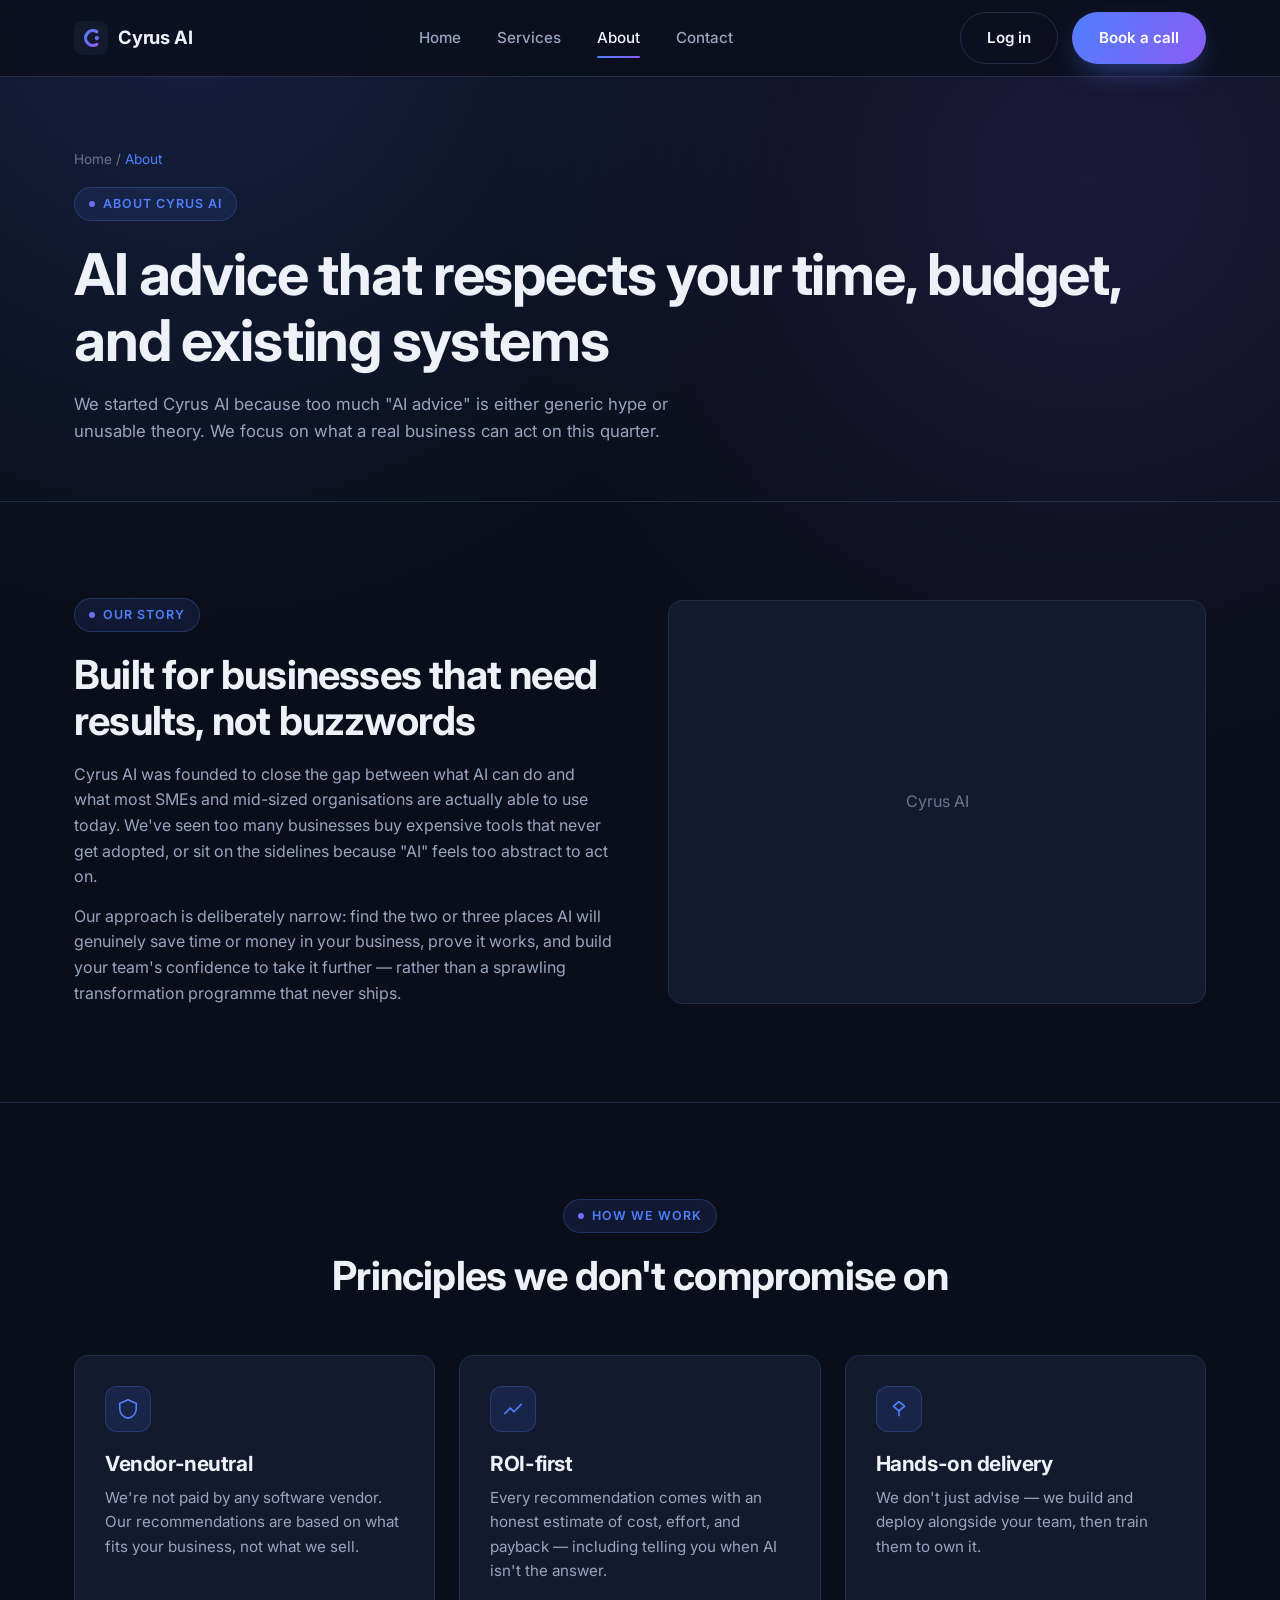
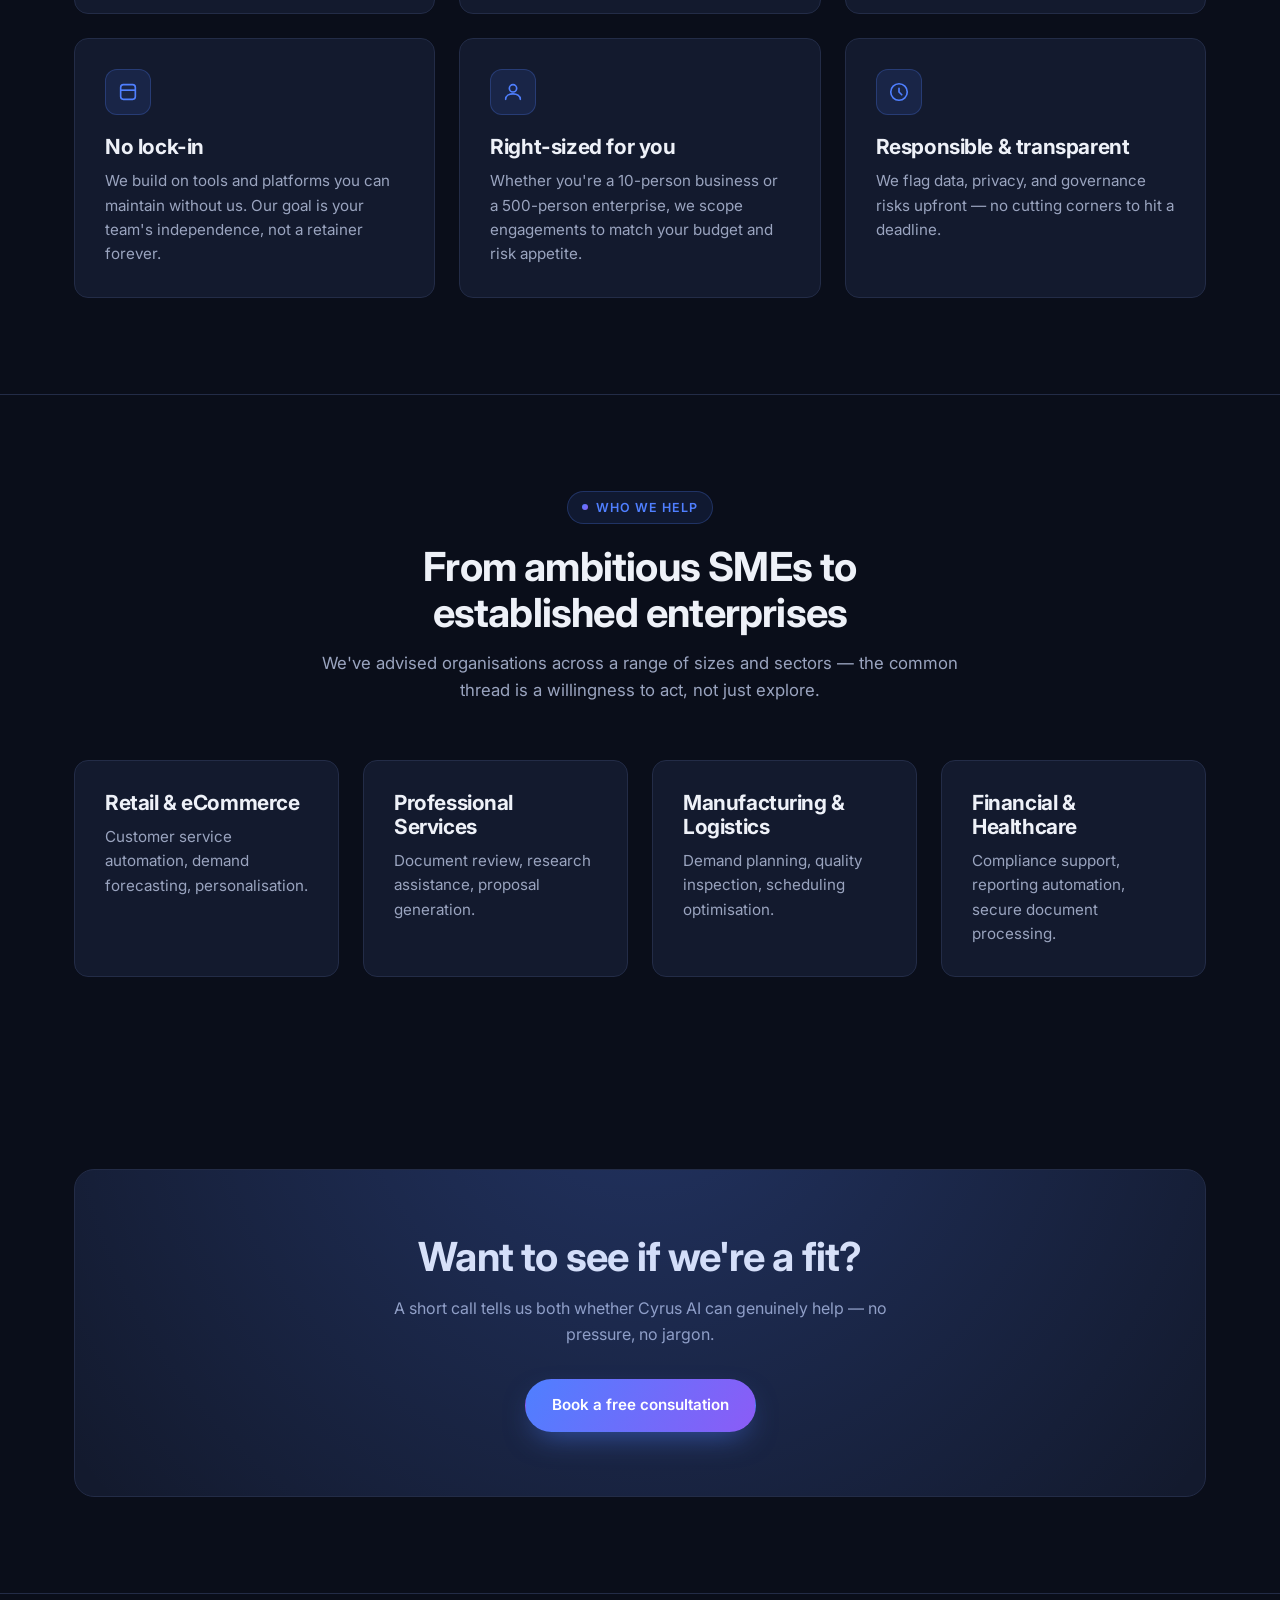
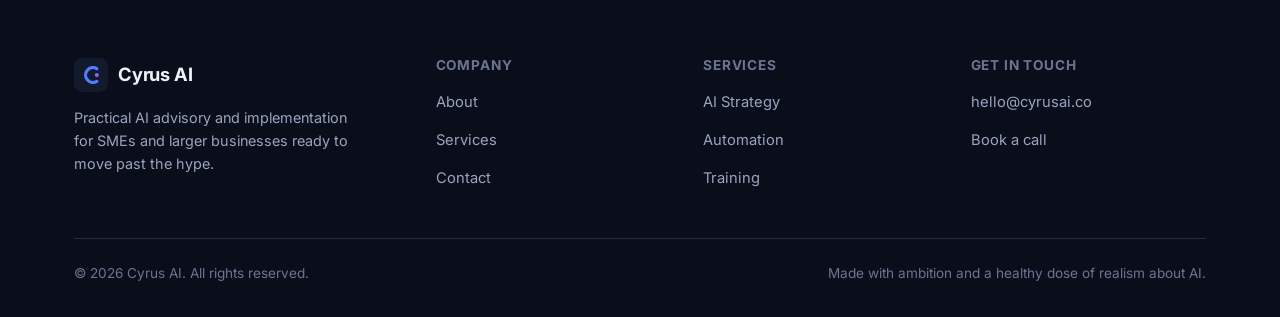
==== about.html @ a03c896c "Add Cyrus AI marketing website Static, dependency-free site (home, services, about, contact) present" ====
<!doctype html>
<html lang="en">
<head>
<meta charset="UTF-8" />
<meta name="viewport" content="width=device-width, initial-scale=1.0" />
<title>About — Cyrus AI</title>
<meta name="description" content="Cyrus AI is an AI advisory firm helping SMEs and larger businesses adopt AI practically, with vendor-neutral, ROI-focused guidance." />
<link rel="icon" href="assets/logo.svg" type="image/svg+xml" />
<link rel="preconnect" href="https://fonts.googleapis.com" />
<link rel="preconnect" href="https://fonts.gstatic.com" crossorigin />
<link href="https://fonts.googleapis.com/css2?family=Inter:wght@400;500;600;700;800&display=swap" rel="stylesheet" />
<link rel="stylesheet" href="css/style.css" />
</head>
<body>
<div class="bg-glow"></div>

<header class="site-header">
  <div class="container nav">
    <a href="index.html" class="brand">
      <svg class="brand-mark" viewBox="0 0 64 64" xmlns="http://www.w3.org/2000/svg" aria-hidden="true">
        <defs>
          <linearGradient id="navg" x1="0%" y1="0%" x2="100%" y2="100%">
            <stop offset="0%" stop-color="#4f7fff"/>
            <stop offset="100%" stop-color="#8b5cf6"/>
          </linearGradient>
        </defs>
        <rect width="64" height="64" rx="16" fill="#131a2e"/>
        <path d="M43 20a14 14 0 1 0 0 24" stroke="url(#navg)" stroke-width="6" stroke-linecap="round" fill="none"/>
        <circle cx="43" cy="32" r="4" fill="url(#navg)"/>
      </svg>
      Cyrus AI
    </a>
    <nav class="nav-links" id="nav-links">
      <a href="index.html">Home</a>
      <a href="services.html">Services</a>
      <a href="about.html" class="active">About</a>
      <a href="contact.html">Contact</a>
    </nav>
    <div class="nav-actions">
      <a href="contact.html" class="btn btn-ghost">Log in</a>
      <a href="contact.html" class="btn btn-primary">Book a call</a>
      <button class="nav-toggle" aria-label="Toggle navigation" aria-expanded="false">
        <span></span>
      </button>
    </div>
  </div>
</header>

<main>

  <section class="page-hero">
    <div class="container">
      <div class="breadcrumb">Home / <span>About</span></div>
      <span class="eyebrow">About Cyrus AI</span>
      <h1>AI advice that respects your time, budget, and existing systems</h1>
      <p>We started Cyrus AI because too much "AI advice" is either generic hype or unusable theory. We focus on what a real business can act on this quarter.</p>
    </div>
  </section>

  <!-- STORY -->
  <section class="section-pad">
    <div class="container split">
      <div data-reveal>
        <span class="eyebrow">Our story</span>
        <h2>Built for businesses that need results, not buzzwords</h2>
        <p style="color: var(--text-muted); margin-top: 18px;">
          Cyrus AI was founded to close the gap between what AI can do and what most SMEs and mid-sized
          organisations are actually able to use today. We've seen too many businesses buy expensive tools
          that never get adopted, or sit on the sidelines because "AI" feels too abstract to act on.
        </p>
        <p style="color: var(--text-muted); margin-top: 14px;">
          Our approach is deliberately narrow: find the two or three places AI will genuinely save time or
          money in your business, prove it works, and build your team's confidence to take it further —
          rather than a sprawling transformation programme that never ships.
        </p>
      </div>
      <div class="placeholder-visual" data-reveal>
        <span>Cyrus AI</span>
      </div>
    </div>
  </section>

  <!-- VALUES -->
  <section class="section-pad" style="border-top: 1px solid var(--border);">
    <div class="container">
      <div class="section-head center" data-reveal>
        <span class="eyebrow">How we work</span>
        <h2>Principles we don't compromise on</h2>
      </div>

      <div class="grid grid-3">
        <div class="card value-card" data-reveal>
          <div class="card-icon">
            <svg width="22" height="22" viewBox="0 0 24 24" fill="none"><path d="M12 2 3 6v6c0 5 4 9 9 10 5-1 9-5 9-10V6l-9-4Z" stroke="currentColor" stroke-width="1.8" stroke-linejoin="round"/></svg>
          </div>
          <h3>Vendor-neutral</h3>
          <p>We're not paid by any software vendor. Our recommendations are based on what fits your business, not what we sell.</p>
        </div>
        <div class="card value-card" data-reveal>
          <div class="card-icon">
            <svg width="22" height="22" viewBox="0 0 24 24" fill="none"><path d="M3 17l6-6 4 4 8-8" stroke="currentColor" stroke-width="1.8" stroke-linecap="round" stroke-linejoin="round"/></svg>
          </div>
          <h3>ROI-first</h3>
          <p>Every recommendation comes with an honest estimate of cost, effort, and payback — including telling you when AI isn't the answer.</p>
        </div>
        <div class="card value-card" data-reveal>
          <div class="card-icon">
            <svg width="22" height="22" viewBox="0 0 24 24" fill="none"><path d="M12 20v-6M12 14 6 9l6-5 6 5-6 5Z" stroke="currentColor" stroke-width="1.8" stroke-linejoin="round"/></svg>
          </div>
          <h3>Hands-on delivery</h3>
          <p>We don't just advise — we build and deploy alongside your team, then train them to own it.</p>
        </div>
        <div class="card value-card" data-reveal>
          <div class="card-icon">
            <svg width="22" height="22" viewBox="0 0 24 24" fill="none"><rect x="4" y="4" width="16" height="16" rx="3" stroke="currentColor" stroke-width="1.8"/><path d="M4 10h16" stroke="currentColor" stroke-width="1.8"/></svg>
          </div>
          <h3>No lock-in</h3>
          <p>We build on tools and platforms you can maintain without us. Our goal is your team's independence, not a retainer forever.</p>
        </div>
        <div class="card value-card" data-reveal>
          <div class="card-icon">
            <svg width="22" height="22" viewBox="0 0 24 24" fill="none"><circle cx="12" cy="8" r="4" stroke="currentColor" stroke-width="1.8"/><path d="M4 20c0-4 4-6 8-6s8 2 8 6" stroke="currentColor" stroke-width="1.8" stroke-linecap="round"/></svg>
          </div>
          <h3>Right-sized for you</h3>
          <p>Whether you're a 10-person business or a 500-person enterprise, we scope engagements to match your budget and risk appetite.</p>
        </div>
        <div class="card value-card" data-reveal>
          <div class="card-icon">
            <svg width="22" height="22" viewBox="0 0 24 24" fill="none"><path d="M12 8v4l3 3" stroke="currentColor" stroke-width="1.8" stroke-linecap="round"/><circle cx="12" cy="12" r="9" stroke="currentColor" stroke-width="1.8"/></svg>
          </div>
          <h3>Responsible &amp; transparent</h3>
          <p>We flag data, privacy, and governance risks upfront — no cutting corners to hit a deadline.</p>
        </div>
      </div>
    </div>
  </section>

  <!-- WHO WE HELP -->
  <section class="section-pad" style="border-top: 1px solid var(--border);">
    <div class="container">
      <div class="section-head center" data-reveal>
        <span class="eyebrow">Who we help</span>
        <h2>From ambitious SMEs to established enterprises</h2>
        <p>We've advised organisations across a range of sizes and sectors — the common thread is a willingness to act, not just explore.</p>
      </div>
      <div class="grid grid-4">
        <div class="card" data-reveal><h3>Retail &amp; eCommerce</h3><p>Customer service automation, demand forecasting, personalisation.</p></div>
        <div class="card" data-reveal><h3>Professional Services</h3><p>Document review, research assistance, proposal generation.</p></div>
        <div class="card" data-reveal><h3>Manufacturing &amp; Logistics</h3><p>Demand planning, quality inspection, scheduling optimisation.</p></div>
        <div class="card" data-reveal><h3>Financial &amp; Healthcare</h3><p>Compliance support, reporting automation, secure document processing.</p></div>
      </div>
    </div>
  </section>

  <!-- CTA -->
  <section class="section-pad">
    <div class="container">
      <div class="cta-banner" data-reveal>
        <h2>Want to see if we're a fit?</h2>
        <p>A short call tells us both whether Cyrus AI can genuinely help — no pressure, no jargon.</p>
        <div class="cta-actions">
          <a href="contact.html" class="btn btn-primary">Book a free consultation</a>
        </div>
      </div>
    </div>
  </section>

</main>

<footer class="site-footer">
  <div class="container">
    <div class="footer-grid">
      <div class="footer-brand">
        <a href="index.html" class="brand">
          <svg class="brand-mark" viewBox="0 0 64 64" xmlns="http://www.w3.org/2000/svg" aria-hidden="true">
            <rect width="64" height="64" rx="16" fill="#131a2e"/>
            <path d="M43 20a14 14 0 1 0 0 24" stroke="#4f7fff" stroke-width="6" stroke-linecap="round" fill="none"/>
            <circle cx="43" cy="32" r="4" fill="#8b5cf6"/>
          </svg>
          Cyrus AI
        </a>
        <p>Practical AI advisory and implementation for SMEs and larger businesses ready to move past the hype.</p>
      </div>
      <div class="footer-col">
        <h4>Company</h4>
        <ul>
          <li><a href="about.html">About</a></li>
          <li><a href="services.html">Services</a></li>
          <li><a href="contact.html">Contact</a></li>
        </ul>
      </div>
      <div class="footer-col">
        <h4>Services</h4>
        <ul>
          <li><a href="services.html">AI Strategy</a></li>
          <li><a href="services.html">Automation</a></li>
          <li><a href="services.html">Training</a></li>
        </ul>
      </div>
      <div class="footer-col">
        <h4>Get in touch</h4>
        <ul>
          <li><a href="mailto:hello@cyrusai.co">hello@cyrusai.co</a></li>
          <li><a href="contact.html">Book a call</a></li>
        </ul>
      </div>
    </div>
    <div class="footer-bottom">
      <span>© <span id="year"></span> Cyrus AI. All rights reserved.</span>
      <span>Made with ambition and a healthy dose of realism about AI.</span>
    </div>
  </div>
</footer>

<script src="js/main.js"></script>
</body>
</html>
---- css/style.css ----
/* ===================================================================
   Cyrus AI — global stylesheet
   =================================================================== */

:root {
  --bg: #0a0e1a;
  --bg-alt: #0f1424;
  --surface: #131a2e;
  --surface-hover: #182142;
  --border: #232c47;
  --text: #eef1f8;
  --text-muted: #9aa4bf;
  --text-dim: #6b7591;
  --accent-1: #4f7fff;
  --accent-2: #8b5cf6;
  --accent-gradient: linear-gradient(120deg, var(--accent-1), var(--accent-2));
  --success: #34d399;
  --radius: 14px;
  --radius-sm: 8px;
  --max-width: 1180px;
  --shadow-soft: 0 20px 60px -20px rgba(79, 127, 255, 0.25);
  font-size: 16px;
}

* {
  box-sizing: border-box;
  margin: 0;
  padding: 0;
}

html {
  scroll-behavior: smooth;
}

body {
  background: var(--bg);
  color: var(--text);
  font-family: "Inter", -apple-system, BlinkMacSystemFont, "Segoe UI", Roboto, sans-serif;
  line-height: 1.6;
  -webkit-font-smoothing: antialiased;
  overflow-x: hidden;
}

img, svg {
  display: block;
  max-width: 100%;
}

a {
  color: inherit;
  text-decoration: none;
}

ul {
  list-style: none;
}

.container {
  width: 100%;
  max-width: var(--max-width);
  margin: 0 auto;
  padding: 0 24px;
}

section {
  position: relative;
}

.section-pad {
  padding: 96px 0;
}

@media (max-width: 720px) {
  .section-pad {
    padding: 64px 0;
  }
}

/* ---------- background glow ---------- */
.bg-glow {
  position: fixed;
  inset: 0;
  z-index: -1;
  background:
    radial-gradient(circle at 15% 0%, rgba(79, 127, 255, 0.16), transparent 45%),
    radial-gradient(circle at 85% 20%, rgba(139, 92, 246, 0.14), transparent 45%),
    var(--bg);
  pointer-events: none;
}

/* ---------- eyebrow / kicker ---------- */
.eyebrow {
  display: inline-flex;
  align-items: center;
  gap: 8px;
  font-size: 0.78rem;
  font-weight: 600;
  letter-spacing: 0.08em;
  text-transform: uppercase;
  color: var(--accent-1);
  background: rgba(79, 127, 255, 0.1);
  border: 1px solid rgba(79, 127, 255, 0.25);
  padding: 6px 14px;
  border-radius: 999px;
  margin-bottom: 20px;
}

.eyebrow::before {
  content: "";
  width: 6px;
  height: 6px;
  border-radius: 50%;
  background: var(--accent-gradient);
}

/* ---------- headings ---------- */
h1, h2, h3, h4 {
  font-weight: 700;
  letter-spacing: -0.02em;
  line-height: 1.15;
}

h1 { font-size: clamp(2.2rem, 5vw, 3.6rem); }
h2 { font-size: clamp(1.7rem, 3.4vw, 2.5rem); }
h3 { font-size: 1.3rem; }

.section-head {
  max-width: 640px;
  margin-bottom: 56px;
}

.section-head.center {
  margin-left: auto;
  margin-right: auto;
  text-align: center;
}

.section-head p {
  color: var(--text-muted);
  margin-top: 14px;
  font-size: 1.05rem;
}

.gradient-text {
  background: var(--accent-gradient);
  -webkit-background-clip: text;
  background-clip: text;
  color: transparent;
}

/* ---------- buttons ---------- */
.btn {
  display: inline-flex;
  align-items: center;
  justify-content: center;
  gap: 8px;
  padding: 13px 26px;
  border-radius: 999px;
  font-weight: 600;
  font-size: 0.95rem;
  border: 1px solid transparent;
  cursor: pointer;
  transition: transform 0.15s ease, box-shadow 0.15s ease, background 0.15s ease, border-color 0.15s ease;
  white-space: nowrap;
}

.btn:active {
  transform: translateY(1px);
}

.btn-primary {
  background: var(--accent-gradient);
  color: #ffffff;
  box-shadow: 0 12px 30px -10px rgba(79, 127, 255, 0.55);
}

.btn-primary:hover {
  box-shadow: 0 16px 36px -8px rgba(139, 92, 246, 0.6);
  transform: translateY(-1px);
}

.btn-ghost {
  background: transparent;
  color: var(--text);
  border-color: var(--border);
}

.btn-ghost:hover {
  border-color: var(--accent-1);
  background: rgba(79, 127, 255, 0.08);
}

.btn-block {
  width: 100%;
}

/* ---------- header / nav ---------- */
.site-header {
  position: sticky;
  top: 0;
  z-index: 100;
  background: rgba(10, 14, 26, 0.75);
  backdrop-filter: blur(14px);
  -webkit-backdrop-filter: blur(14px);
  border-bottom: 1px solid var(--border);
}

.nav {
  display: flex;
  align-items: center;
  justify-content: space-between;
  height: 76px;
}

.brand {
  display: flex;
  align-items: center;
  gap: 10px;
  font-weight: 700;
  font-size: 1.15rem;
  letter-spacing: -0.01em;
}

.brand-mark {
  width: 34px;
  height: 34px;
}

.nav-links {
  display: flex;
  align-items: center;
  gap: 36px;
}

.nav-links a {
  font-size: 0.95rem;
  font-weight: 500;
  color: var(--text-muted);
  transition: color 0.15s ease;
  position: relative;
}

.nav-links a:hover,
.nav-links a.active {
  color: var(--text);
}

.nav-links a.active::after {
  content: "";
  position: absolute;
  left: 0;
  right: 0;
  bottom: -8px;
  height: 2px;
  background: var(--accent-gradient);
  border-radius: 2px;
}

.nav-actions {
  display: flex;
  align-items: center;
  gap: 14px;
}

.nav-toggle {
  display: none;
  background: none;
  border: 1px solid var(--border);
  border-radius: var(--radius-sm);
  width: 42px;
  height: 42px;
  align-items: center;
  justify-content: center;
  cursor: pointer;
}

.nav-toggle span,
.nav-toggle span::before,
.nav-toggle span::after {
  content: "";
  display: block;
  width: 18px;
  height: 2px;
  background: var(--text);
  position: relative;
  transition: transform 0.2s ease, opacity 0.2s ease;
}

.nav-toggle span::before { position: absolute; top: -6px; }
.nav-toggle span::after { position: absolute; top: 6px; }

@media (max-width: 880px) {
  .nav-links {
    position: fixed;
    top: 76px;
    left: 0;
    right: 0;
    background: var(--bg-alt);
    border-bottom: 1px solid var(--border);
    flex-direction: column;
    align-items: flex-start;
    gap: 0;
    padding: 8px 24px 20px;
    transform: translateY(-8px);
    opacity: 0;
    pointer-events: none;
    transition: transform 0.2s ease, opacity 0.2s ease;
  }

  .nav-links.open {
    transform: translateY(0);
    opacity: 1;
    pointer-events: auto;
  }

  .nav-links a {
    padding: 14px 0;
    width: 100%;
    border-bottom: 1px solid var(--border);
  }

  .nav-actions .btn-ghost { display: none; }
  .nav-toggle { display: flex; }
}

/* ---------- hero ---------- */
.hero {
  padding: 100px 0 90px;
}

.hero-grid {
  display: grid;
  grid-template-columns: 1.1fr 0.9fr;
  gap: 56px;
  align-items: center;
}

@media (max-width: 960px) {
  .hero-grid {
    grid-template-columns: 1fr;
  }
}

.hero h1 {
  margin-bottom: 22px;
}

.hero-sub {
  color: var(--text-muted);
  font-size: 1.15rem;
  max-width: 560px;
  margin-bottom: 34px;
}

.hero-cta {
  display: flex;
  gap: 16px;
  flex-wrap: wrap;
  margin-bottom: 40px;
}

.hero-trust {
  display: flex;
  flex-wrap: wrap;
  gap: 10px 28px;
  color: var(--text-dim);
  font-size: 0.85rem;
}

.hero-trust li {
  display: flex;
  align-items: center;
  gap: 8px;
}

.hero-trust li::before {
  content: "";
  width: 6px;
  height: 6px;
  border-radius: 50%;
  background: var(--success);
}

/* hero visual */
.hero-visual {
  position: relative;
  background: var(--surface);
  border: 1px solid var(--border);
  border-radius: var(--radius);
  padding: 28px;
  box-shadow: var(--shadow-soft);
}

.hero-visual-header {
  display: flex;
  align-items: center;
  gap: 8px;
  margin-bottom: 20px;
}

.dot {
  width: 10px;
  height: 10px;
  border-radius: 50%;
  background: var(--border);
}

.metric-row {
  display: grid;
  grid-template-columns: 1fr 1fr;
  gap: 14px;
  margin-bottom: 14px;
}

.metric-card {
  background: var(--bg-alt);
  border: 1px solid var(--border);
  border-radius: var(--radius-sm);
  padding: 18px;
}

.metric-card .value {
  font-size: 1.7rem;
  font-weight: 700;
  background: var(--accent-gradient);
  -webkit-background-clip: text;
  background-clip: text;
  color: transparent;
}

.metric-card .label {
  color: var(--text-dim);
  font-size: 0.82rem;
  margin-top: 4px;
}

.progress-track {
  height: 8px;
  background: var(--bg-alt);
  border: 1px solid var(--border);
  border-radius: 999px;
  overflow: hidden;
  margin-top: 6px;
}

.progress-fill {
  height: 100%;
  border-radius: 999px;
  background: var(--accent-gradient);
}

.checklist {
  margin-top: 18px;
  display: flex;
  flex-direction: column;
  gap: 10px;
}

.checklist li {
  display: flex;
  align-items: center;
  gap: 10px;
  font-size: 0.9rem;
  color: var(--text-muted);
}

.checklist .tick {
  width: 20px;
  height: 20px;
  border-radius: 50%;
  background: rgba(52, 211, 153, 0.15);
  color: var(--success);
  display: flex;
  align-items: center;
  justify-content: center;
  font-size: 0.7rem;
  flex-shrink: 0;
}

/* ---------- logos strip ---------- */
.logo-strip {
  padding: 40px 0;
  border-top: 1px solid var(--border);
  border-bottom: 1px solid var(--border);
}

.logo-strip p {
  text-align: center;
  color: var(--text-dim);
  font-size: 0.82rem;
  letter-spacing: 0.06em;
  text-transform: uppercase;
  margin-bottom: 22px;
}

.logo-row {
  display: flex;
  flex-wrap: wrap;
  justify-content: center;
  gap: 40px;
  color: var(--text-dim);
  font-weight: 600;
  font-size: 1rem;
  opacity: 0.75;
}

/* ---------- cards / grids ---------- */
.grid {
  display: grid;
  gap: 24px;
}

.grid-3 { grid-template-columns: repeat(3, 1fr); }
.grid-2 { grid-template-columns: repeat(2, 1fr); }
.grid-4 { grid-template-columns: repeat(4, 1fr); }

@media (max-width: 960px) {
  .grid-3, .grid-4 { grid-template-columns: repeat(2, 1fr); }
}

@media (max-width: 640px) {
  .grid-2, .grid-3, .grid-4 { grid-template-columns: 1fr; }
}

.card {
  background: var(--surface);
  border: 1px solid var(--border);
  border-radius: var(--radius);
  padding: 30px;
  transition: transform 0.2s ease, border-color 0.2s ease, background 0.2s ease;
}

.card:hover {
  transform: translateY(-4px);
  border-color: rgba(79, 127, 255, 0.4);
  background: var(--surface-hover);
}

.card-icon {
  width: 46px;
  height: 46px;
  border-radius: 12px;
  background: rgba(79, 127, 255, 0.12);
  border: 1px solid rgba(79, 127, 255, 0.25);
  display: flex;
  align-items: center;
  justify-content: center;
  margin-bottom: 20px;
  color: var(--accent-1);
}

.card h3 {
  margin-bottom: 10px;
}

.card p {
  color: var(--text-muted);
  font-size: 0.95rem;
}

.card .tag {
  display: inline-block;
  margin-top: 16px;
  font-size: 0.78rem;
  font-weight: 600;
  color: var(--accent-1);
  letter-spacing: 0.03em;
}

/* ---------- numbered process ---------- */
.process-list {
  display: flex;
  flex-direction: column;
}

.process-item {
  display: grid;
  grid-template-columns: 80px 1fr;
  gap: 24px;
  padding: 32px 0;
  border-bottom: 1px solid var(--border);
}

.process-item:last-child {
  border-bottom: none;
}

.process-num {
  font-size: 2.2rem;
  font-weight: 800;
  color: transparent;
  -webkit-text-stroke: 1.5px var(--accent-1);
  opacity: 0.6;
}

.process-item h3 {
  margin-bottom: 8px;
}

.process-item p {
  color: var(--text-muted);
  max-width: 640px;
}

@media (max-width: 640px) {
  .process-item {
    grid-template-columns: 1fr;
    gap: 8px;
  }
}

/* ---------- stats ---------- */
.stats-bar {
  border-top: 1px solid var(--border);
  border-bottom: 1px solid var(--border);
  padding: 56px 0;
}

.stats-grid {
  display: grid;
  grid-template-columns: repeat(4, 1fr);
  gap: 24px;
  text-align: center;
}

@media (max-width: 720px) {
  .stats-grid { grid-template-columns: repeat(2, 1fr); }
}

.stat-value {
  font-size: clamp(1.8rem, 4vw, 2.6rem);
  font-weight: 800;
  background: var(--accent-gradient);
  -webkit-background-clip: text;
  background-clip: text;
  color: transparent;
}

.stat-label {
  color: var(--text-muted);
  font-size: 0.9rem;
  margin-top: 8px;
}

/* ---------- testimonial ---------- */
.testimonial {
  background: var(--surface);
  border: 1px solid var(--border);
  border-radius: var(--radius);
  padding: 48px;
  text-align: center;
  max-width: 780px;
  margin: 0 auto;
}

.testimonial blockquote {
  font-size: 1.3rem;
  font-weight: 500;
  line-height: 1.5;
  margin-bottom: 24px;
}

.testimonial cite {
  color: var(--text-muted);
  font-style: normal;
  font-size: 0.92rem;
}

/* ---------- CTA banner ---------- */
.cta-banner {
  background: var(--surface);
  border: 1px solid var(--border);
  border-radius: 20px;
  padding: 64px;
  text-align: center;
  position: relative;
  overflow: hidden;
}

.cta-banner::before {
  content: "";
  position: absolute;
  inset: -40%;
  background: radial-gradient(circle at 50% 0%, rgba(79, 127, 255, 0.25), transparent 60%);
  pointer-events: none;
}

.cta-banner h2 {
  margin-bottom: 16px;
}

.cta-banner p {
  color: var(--text-muted);
  max-width: 520px;
  margin: 0 auto 32px;
}

.cta-actions {
  display: flex;
  justify-content: center;
  gap: 16px;
  flex-wrap: wrap;
  position: relative;
}

/* ---------- footer ---------- */
.site-footer {
  border-top: 1px solid var(--border);
  padding: 64px 0 32px;
}

.footer-grid {
  display: grid;
  grid-template-columns: 1.4fr 1fr 1fr 1fr;
  gap: 32px;
  margin-bottom: 48px;
}

@media (max-width: 780px) {
  .footer-grid { grid-template-columns: 1fr 1fr; }
}

@media (max-width: 480px) {
  .footer-grid { grid-template-columns: 1fr; }
}

.footer-brand p {
  color: var(--text-muted);
  font-size: 0.9rem;
  margin-top: 14px;
  max-width: 280px;
}

.footer-col h4 {
  font-size: 0.85rem;
  text-transform: uppercase;
  letter-spacing: 0.06em;
  color: var(--text-dim);
  margin-bottom: 16px;
}

.footer-col ul {
  display: flex;
  flex-direction: column;
  gap: 12px;
}

.footer-col a {
  color: var(--text-muted);
  font-size: 0.92rem;
  transition: color 0.15s ease;
}

.footer-col a:hover {
  color: var(--text);
}

.footer-bottom {
  border-top: 1px solid var(--border);
  padding-top: 24px;
  display: flex;
  justify-content: space-between;
  flex-wrap: wrap;
  gap: 12px;
  color: var(--text-dim);
  font-size: 0.85rem;
}

/* ---------- page hero (inner pages) ---------- */
.page-hero {
  padding: 72px 0 56px;
  border-bottom: 1px solid var(--border);
}

.page-hero p {
  color: var(--text-muted);
  max-width: 640px;
  margin-top: 18px;
  font-size: 1.05rem;
}

.breadcrumb {
  color: var(--text-dim);
  font-size: 0.85rem;
  margin-bottom: 16px;
}

.breadcrumb span {
  color: var(--accent-1);
}

/* ---------- pricing-ish tier cards (services page) ---------- */
.tier-card {
  display: flex;
  flex-direction: column;
  height: 100%;
}

.tier-card ul {
  margin: 20px 0 26px;
  display: flex;
  flex-direction: column;
  gap: 10px;
}

.tier-card li {
  display: flex;
  gap: 10px;
  color: var(--text-muted);
  font-size: 0.92rem;
}

.tier-card li::before {
  content: "✓";
  color: var(--success);
  font-weight: 700;
  flex-shrink: 0;
}

.tier-card .btn {
  margin-top: auto;
}

/* ---------- about page ---------- */
.value-card {
  text-align: left;
}

.split {
  display: grid;
  grid-template-columns: 1fr 1fr;
  gap: 56px;
  align-items: center;
}

@media (max-width: 880px) {
  .split { grid-template-columns: 1fr; }
}

.split img,
.split .placeholder-visual {
  border-radius: var(--radius);
}

.placeholder-visual {
  aspect-ratio: 4 / 3;
  background: var(--surface);
  border: 1px solid var(--border);
  display: flex;
  align-items: center;
  justify-content: center;
  color: var(--text-dim);
}

/* ---------- contact page ---------- */
.contact-grid {
  display: grid;
  grid-template-columns: 1fr 1.2fr;
  gap: 48px;
}

@media (max-width: 880px) {
  .contact-grid { grid-template-columns: 1fr; }
}

.contact-info-card {
  background: var(--surface);
  border: 1px solid var(--border);
  border-radius: var(--radius);
  padding: 32px;
  margin-bottom: 20px;
}

.contact-info-card h4 {
  font-size: 0.85rem;
  text-transform: uppercase;
  letter-spacing: 0.05em;
  color: var(--text-dim);
  margin-bottom: 8px;
}

.contact-info-card a,
.contact-info-card p {
  color: var(--text);
  font-size: 1.05rem;
}

.form-card {
  background: var(--surface);
  border: 1px solid var(--border);
  border-radius: var(--radius);
  padding: 40px;
}

.form-row {
  display: grid;
  grid-template-columns: 1fr 1fr;
  gap: 18px;
}

@media (max-width: 560px) {
  .form-row { grid-template-columns: 1fr; }
}

.field {
  margin-bottom: 20px;
}

.field label {
  display: block;
  font-size: 0.88rem;
  color: var(--text-muted);
  margin-bottom: 8px;
}

.field input,
.field select,
.field textarea {
  width: 100%;
  background: var(--bg-alt);
  border: 1px solid var(--border);
  border-radius: var(--radius-sm);
  padding: 12px 14px;
  color: var(--text);
  font-family: inherit;
  font-size: 0.95rem;
  transition: border-color 0.15s ease, box-shadow 0.15s ease;
}

.field textarea {
  resize: vertical;
  min-height: 130px;
}

.field input:focus,
.field select:focus,
.field textarea:focus {
  outline: none;
  border-color: var(--accent-1);
  box-shadow: 0 0 0 3px rgba(79, 127, 255, 0.18);
}

.form-note {
  color: var(--text-dim);
  font-size: 0.82rem;
  margin-top: 14px;
}

.form-status {
  margin-top: 16px;
  font-size: 0.9rem;
  display: none;
}

.form-status.visible {
  display: block;
}

.form-status.success { color: var(--success); }
.form-status.error { color: #f87171; }

/* ---------- utility ---------- */
.mt-0 { margin-top: 0 !important; }
.text-center { text-align: center; }

[data-reveal] {
  opacity: 0;
  transform: translateY(16px);
  transition: opacity 0.6s ease, transform 0.6s ease;
}

[data-reveal].is-visible {
  opacity: 1;
  transform: translateY(0);
}
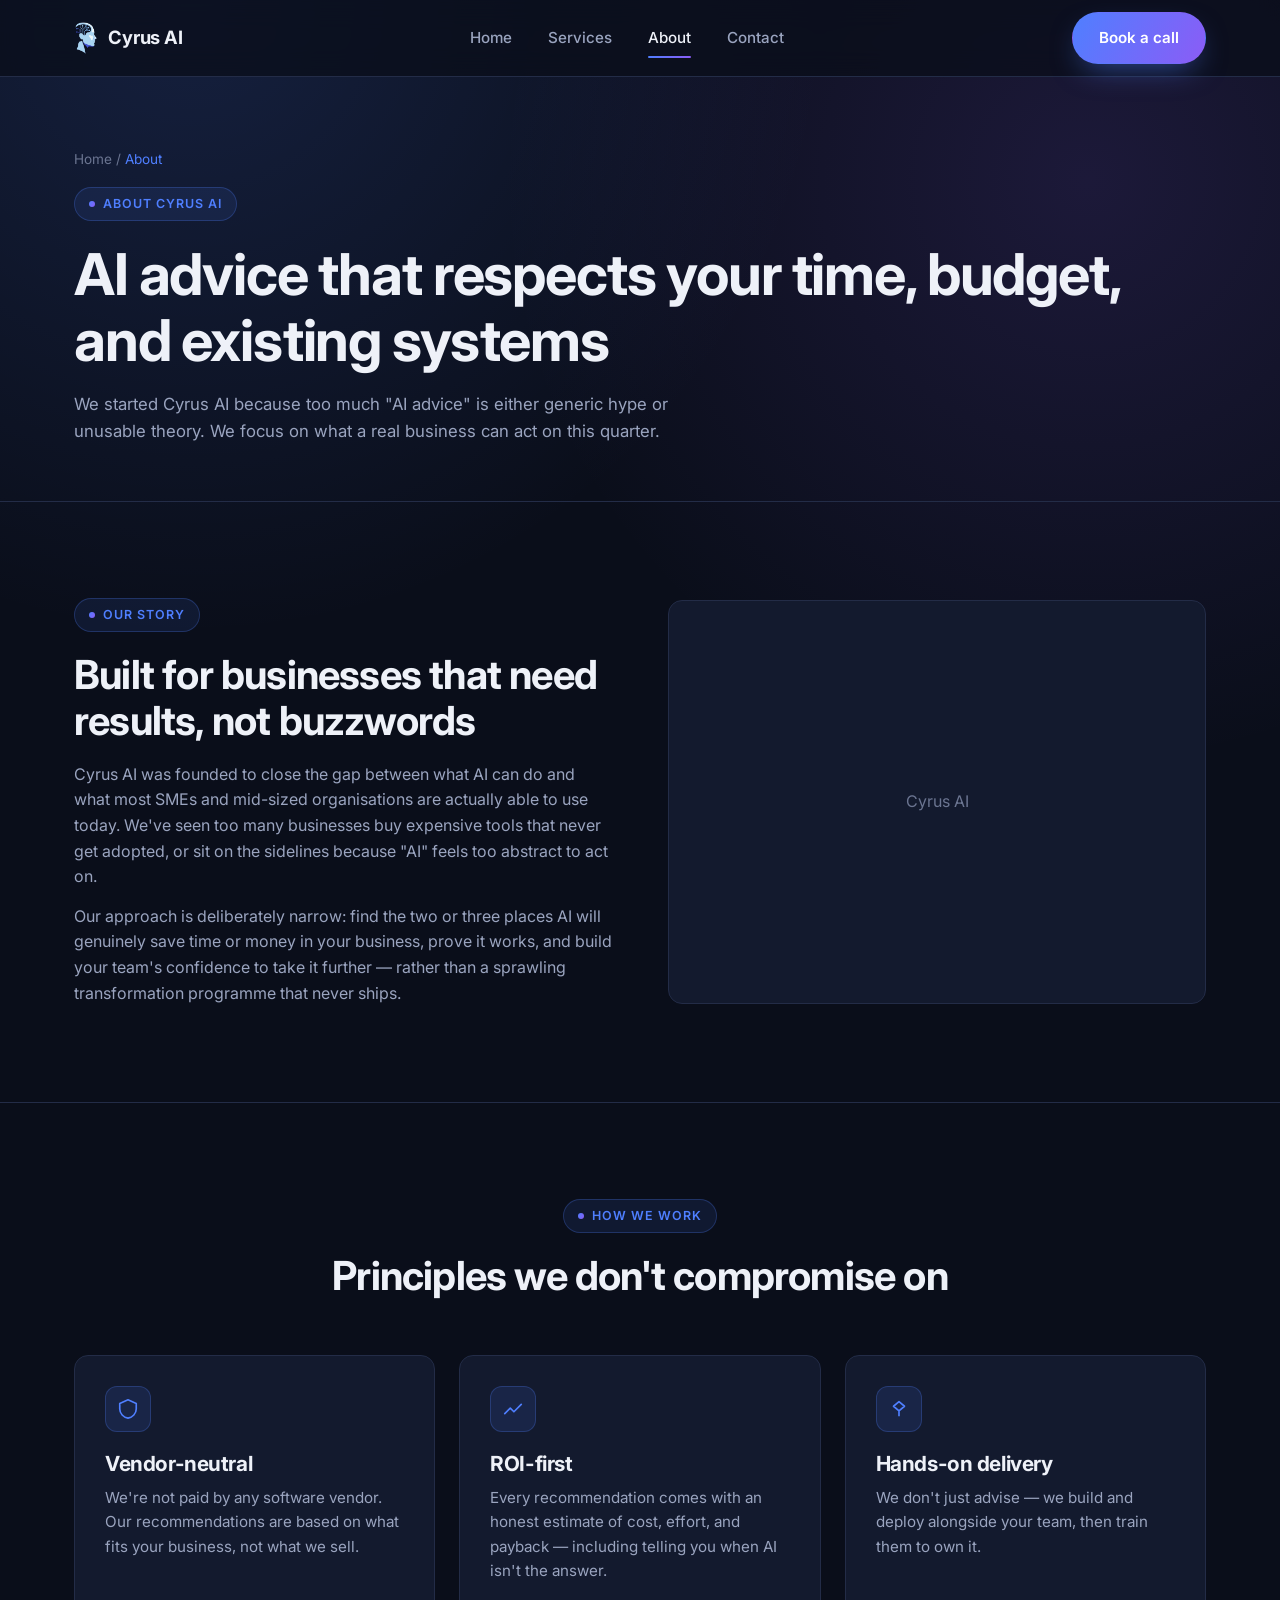
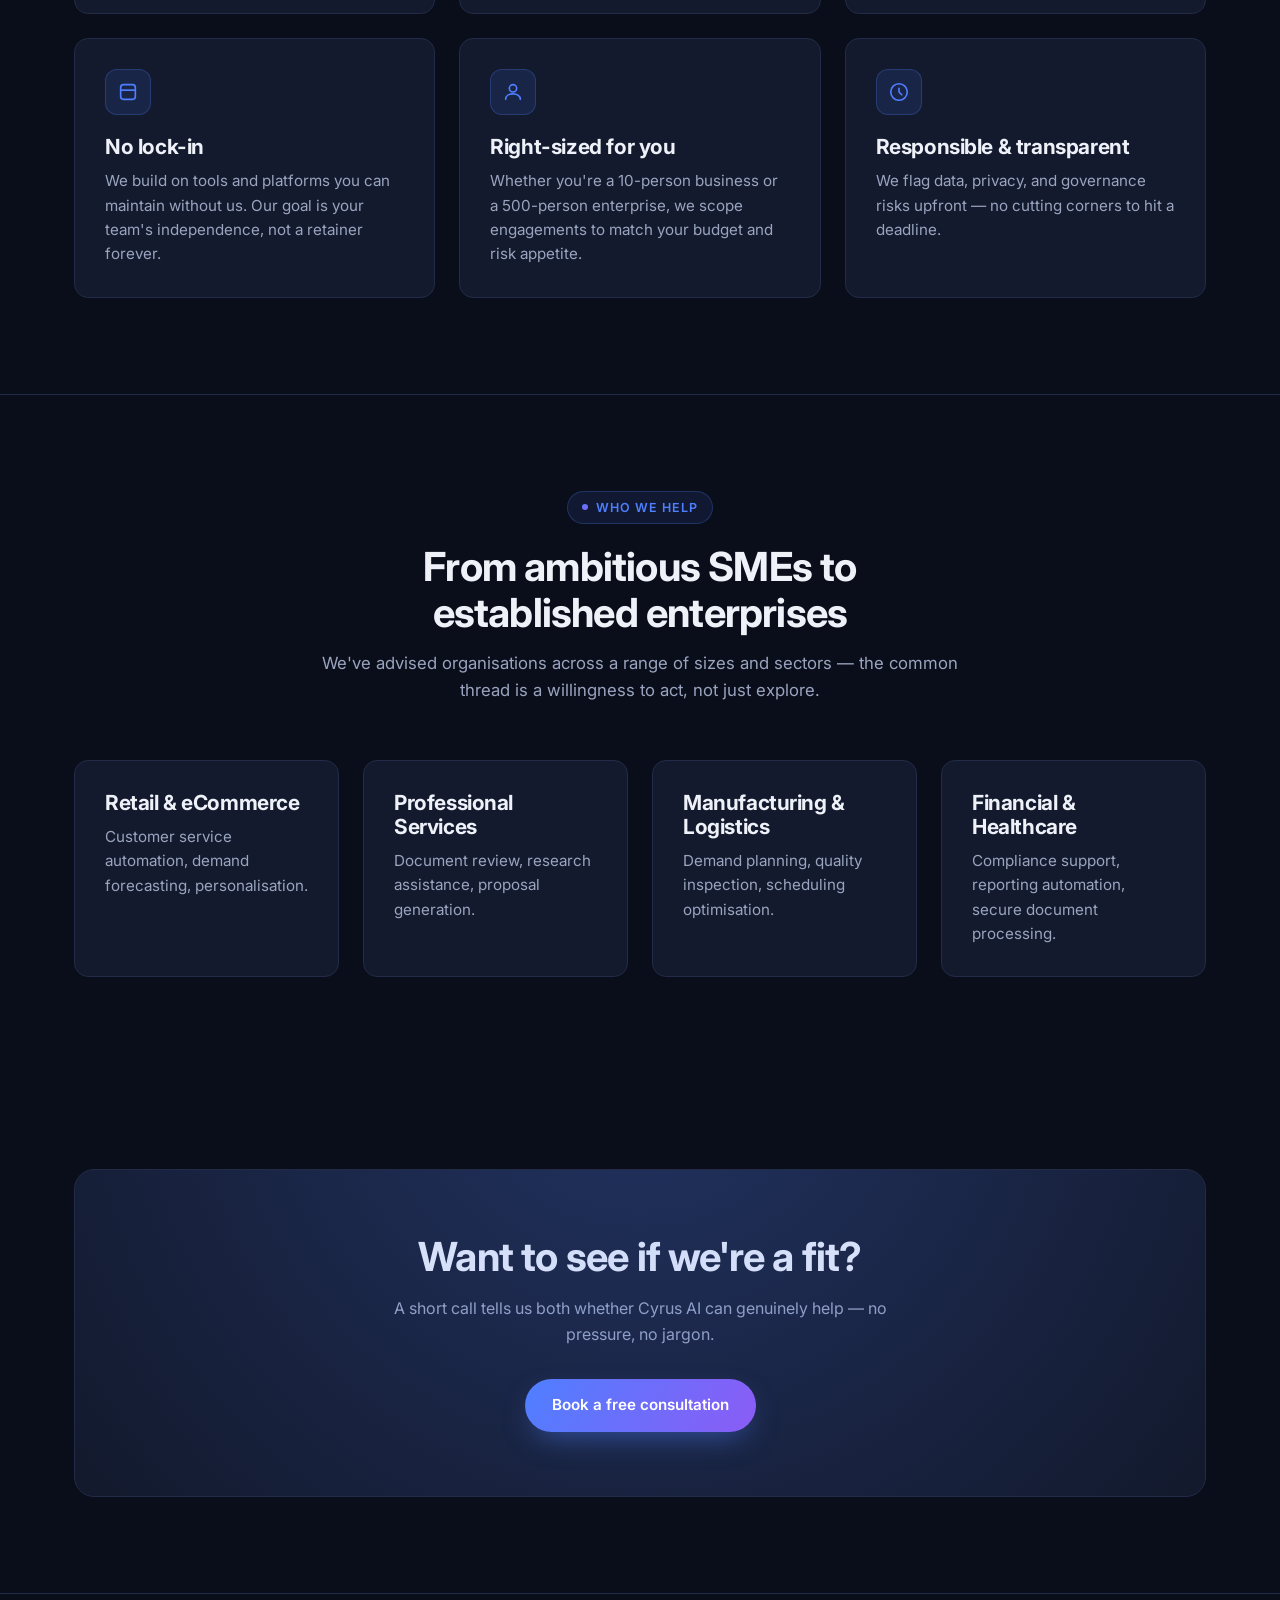
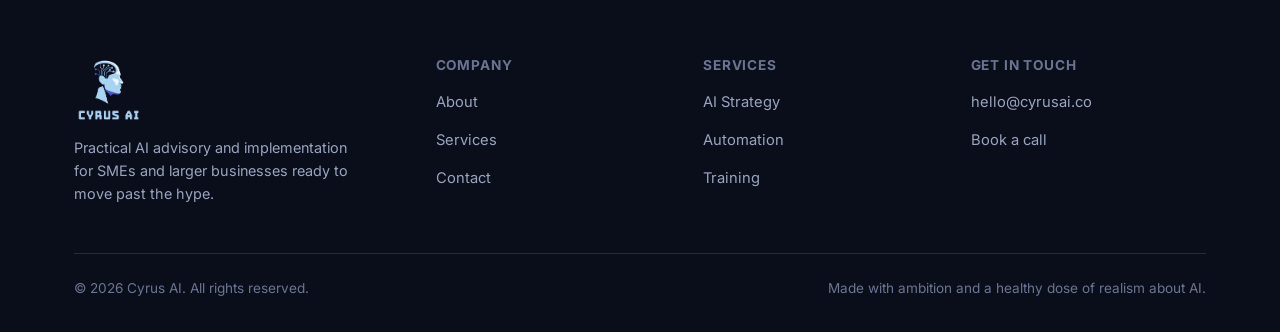
==== commit 23f509a3: "Incorporate brand logo and rework home page as a phase slide deck Crop the supplied logo artwork int" ====
--- a/about.html
+++ b/about.html
@@ -5,7 +5,7 @@
 <meta name="viewport" content="width=device-width, initial-scale=1.0" />
 <title>About — Cyrus AI</title>
 <meta name="description" content="Cyrus AI is an AI advisory firm helping SMEs and larger businesses adopt AI practically, with vendor-neutral, ROI-focused guidance." />
-<link rel="icon" href="assets/logo.svg" type="image/svg+xml" />
+<link rel="icon" href="assets/favicon.png" type="image/png" />
 <link rel="preconnect" href="https://fonts.googleapis.com" />
 <link rel="preconnect" href="https://fonts.gstatic.com" crossorigin />
 <link href="https://fonts.googleapis.com/css2?family=Inter:wght@400;500;600;700;800&display=swap" rel="stylesheet" />
@@ -17,17 +17,7 @@
 <header class="site-header">
   <div class="container nav">
     <a href="index.html" class="brand">
-      <svg class="brand-mark" viewBox="0 0 64 64" xmlns="http://www.w3.org/2000/svg" aria-hidden="true">
-        <defs>
-          <linearGradient id="navg" x1="0%" y1="0%" x2="100%" y2="100%">
-            <stop offset="0%" stop-color="#4f7fff"/>
-            <stop offset="100%" stop-color="#8b5cf6"/>
-          </linearGradient>
-        </defs>
-        <rect width="64" height="64" rx="16" fill="#131a2e"/>
-        <path d="M43 20a14 14 0 1 0 0 24" stroke="url(#navg)" stroke-width="6" stroke-linecap="round" fill="none"/>
-        <circle cx="43" cy="32" r="4" fill="url(#navg)"/>
-      </svg>
+      <img class="brand-mark" src="assets/logo-icon.png" alt="" />
       Cyrus AI
     </a>
     <nav class="nav-links" id="nav-links">
@@ -37,7 +27,6 @@
       <a href="contact.html">Contact</a>
     </nav>
     <div class="nav-actions">
-      <a href="contact.html" class="btn btn-ghost">Log in</a>
       <a href="contact.html" class="btn btn-primary">Book a call</a>
       <button class="nav-toggle" aria-label="Toggle navigation" aria-expanded="false">
         <span></span>
@@ -172,12 +161,7 @@
     <div class="footer-grid">
       <div class="footer-brand">
         <a href="index.html" class="brand">
-          <svg class="brand-mark" viewBox="0 0 64 64" xmlns="http://www.w3.org/2000/svg" aria-hidden="true">
-            <rect width="64" height="64" rx="16" fill="#131a2e"/>
-            <path d="M43 20a14 14 0 1 0 0 24" stroke="#4f7fff" stroke-width="6" stroke-linecap="round" fill="none"/>
-            <circle cx="43" cy="32" r="4" fill="#8b5cf6"/>
-          </svg>
-          Cyrus AI
+          <img src="assets/logo-lockup.png" alt="Cyrus AI" />
         </a>
         <p>Practical AI advisory and implementation for SMEs and larger businesses ready to move past the hype.</p>
       </div>
--- a/css/style.css
+++ b/css/style.css
@@ -222,8 +222,8 @@
 }
 
 .brand-mark {
-  width: 34px;
   height: 34px;
+  width: auto;
 }
 
 .nav-links {
@@ -323,187 +323,6 @@
   .nav-toggle { display: flex; }
 }
 
-/* ---------- hero ---------- */
-.hero {
-  padding: 100px 0 90px;
-}
-
-.hero-grid {
-  display: grid;
-  grid-template-columns: 1.1fr 0.9fr;
-  gap: 56px;
-  align-items: center;
-}
-
-@media (max-width: 960px) {
-  .hero-grid {
-    grid-template-columns: 1fr;
-  }
-}
-
-.hero h1 {
-  margin-bottom: 22px;
-}
-
-.hero-sub {
-  color: var(--text-muted);
-  font-size: 1.15rem;
-  max-width: 560px;
-  margin-bottom: 34px;
-}
-
-.hero-cta {
-  display: flex;
-  gap: 16px;
-  flex-wrap: wrap;
-  margin-bottom: 40px;
-}
-
-.hero-trust {
-  display: flex;
-  flex-wrap: wrap;
-  gap: 10px 28px;
-  color: var(--text-dim);
-  font-size: 0.85rem;
-}
-
-.hero-trust li {
-  display: flex;
-  align-items: center;
-  gap: 8px;
-}
-
-.hero-trust li::before {
-  content: "";
-  width: 6px;
-  height: 6px;
-  border-radius: 50%;
-  background: var(--success);
-}
-
-/* hero visual */
-.hero-visual {
-  position: relative;
-  background: var(--surface);
-  border: 1px solid var(--border);
-  border-radius: var(--radius);
-  padding: 28px;
-  box-shadow: var(--shadow-soft);
-}
-
-.hero-visual-header {
-  display: flex;
-  align-items: center;
-  gap: 8px;
-  margin-bottom: 20px;
-}
-
-.dot {
-  width: 10px;
-  height: 10px;
-  border-radius: 50%;
-  background: var(--border);
-}
-
-.metric-row {
-  display: grid;
-  grid-template-columns: 1fr 1fr;
-  gap: 14px;
-  margin-bottom: 14px;
-}
-
-.metric-card {
-  background: var(--bg-alt);
-  border: 1px solid var(--border);
-  border-radius: var(--radius-sm);
-  padding: 18px;
-}
-
-.metric-card .value {
-  font-size: 1.7rem;
-  font-weight: 700;
-  background: var(--accent-gradient);
-  -webkit-background-clip: text;
-  background-clip: text;
-  color: transparent;
-}
-
-.metric-card .label {
-  color: var(--text-dim);
-  font-size: 0.82rem;
-  margin-top: 4px;
-}
-
-.progress-track {
-  height: 8px;
-  background: var(--bg-alt);
-  border: 1px solid var(--border);
-  border-radius: 999px;
-  overflow: hidden;
-  margin-top: 6px;
-}
-
-.progress-fill {
-  height: 100%;
-  border-radius: 999px;
-  background: var(--accent-gradient);
-}
-
-.checklist {
-  margin-top: 18px;
-  display: flex;
-  flex-direction: column;
-  gap: 10px;
-}
-
-.checklist li {
-  display: flex;
-  align-items: center;
-  gap: 10px;
-  font-size: 0.9rem;
-  color: var(--text-muted);
-}
-
-.checklist .tick {
-  width: 20px;
-  height: 20px;
-  border-radius: 50%;
-  background: rgba(52, 211, 153, 0.15);
-  color: var(--success);
-  display: flex;
-  align-items: center;
-  justify-content: center;
-  font-size: 0.7rem;
-  flex-shrink: 0;
-}
-
-/* ---------- logos strip ---------- */
-.logo-strip {
-  padding: 40px 0;
-  border-top: 1px solid var(--border);
-  border-bottom: 1px solid var(--border);
-}
-
-.logo-strip p {
-  text-align: center;
-  color: var(--text-dim);
-  font-size: 0.82rem;
-  letter-spacing: 0.06em;
-  text-transform: uppercase;
-  margin-bottom: 22px;
-}
-
-.logo-row {
-  display: flex;
-  flex-wrap: wrap;
-  justify-content: center;
-  gap: 40px;
-  color: var(--text-dim);
-  font-weight: 600;
-  font-size: 1rem;
-  opacity: 0.75;
-}
-
 /* ---------- cards / grids ---------- */
 .grid {
   display: grid;
@@ -567,103 +386,213 @@
   letter-spacing: 0.03em;
 }
 
-/* ---------- numbered process ---------- */
-.process-list {
-  display: flex;
-  flex-direction: column;
-}
-
-.process-item {
+/* ---------- phase slide deck ---------- */
+.slide-app {
+  --slide-nav-h: 76px;
+}
+
+.slide-stage {
+  position: relative;
+  height: calc(100vh - var(--slide-nav-h));
+  min-height: 560px;
+  overflow: hidden;
+}
+
+.slide {
+  position: absolute;
+  inset: 0;
+  display: flex;
+  align-items: center;
+  opacity: 0;
+  transform: translateX(24px);
+  transition: opacity 0.45s ease, transform 0.45s ease;
+  pointer-events: none;
+}
+
+.slide.is-active {
+  opacity: 1;
+  transform: translateX(0);
+  pointer-events: auto;
+}
+
+.slide.is-prev {
+  transform: translateX(-24px);
+}
+
+.slide-grid {
   display: grid;
-  grid-template-columns: 80px 1fr;
-  gap: 24px;
-  padding: 32px 0;
-  border-bottom: 1px solid var(--border);
-}
-
-.process-item:last-child {
-  border-bottom: none;
-}
-
-.process-num {
-  font-size: 2.2rem;
-  font-weight: 800;
+  grid-template-columns: 1.1fr 0.9fr;
+  gap: 56px;
+  align-items: center;
+  width: 100%;
+}
+
+@media (max-width: 880px) {
+  .slide-grid {
+    grid-template-columns: 1fr;
+    gap: 32px;
+  }
+}
+
+.slide-kicker {
+  display: inline-flex;
+  align-items: center;
+  gap: 10px;
+  font-size: 0.78rem;
+  font-weight: 700;
+  letter-spacing: 0.08em;
+  text-transform: uppercase;
+  color: var(--accent-1);
+  margin-bottom: 18px;
+}
+
+.slide-kicker .slide-num {
+  -webkit-text-stroke: 0;
+  font-size: 1rem;
+  background: var(--accent-gradient);
   color: transparent;
-  -webkit-text-stroke: 1.5px var(--accent-1);
-  opacity: 0.6;
-}
-
-.process-item h3 {
-  margin-bottom: 8px;
-}
-
-.process-item p {
-  color: var(--text-muted);
-  max-width: 640px;
-}
-
-@media (max-width: 640px) {
-  .process-item {
-    grid-template-columns: 1fr;
-    gap: 8px;
-  }
-}
-
-/* ---------- stats ---------- */
-.stats-bar {
-  border-top: 1px solid var(--border);
-  border-bottom: 1px solid var(--border);
-  padding: 56px 0;
-}
-
-.stats-grid {
-  display: grid;
-  grid-template-columns: repeat(4, 1fr);
-  gap: 24px;
-  text-align: center;
-}
-
-@media (max-width: 720px) {
-  .stats-grid { grid-template-columns: repeat(2, 1fr); }
-}
-
-.stat-value {
-  font-size: clamp(1.8rem, 4vw, 2.6rem);
-  font-weight: 800;
-  background: var(--accent-gradient);
   -webkit-background-clip: text;
   background-clip: text;
-  color: transparent;
-}
-
-.stat-label {
+}
+
+.slide h2 {
+  margin-bottom: 18px;
+}
+
+.slide-body {
   color: var(--text-muted);
-  font-size: 0.9rem;
-  margin-top: 8px;
-}
-
-/* ---------- testimonial ---------- */
-.testimonial {
+  font-size: 1.1rem;
+  max-width: 520px;
+  margin-bottom: 30px;
+}
+
+.slide-visual {
   background: var(--surface);
   border: 1px solid var(--border);
   border-radius: var(--radius);
-  padding: 48px;
+  padding: 40px;
+  box-shadow: var(--shadow-soft);
+  display: flex;
+  flex-direction: column;
+  align-items: center;
   text-align: center;
-  max-width: 780px;
-  margin: 0 auto;
-}
-
-.testimonial blockquote {
-  font-size: 1.3rem;
-  font-weight: 500;
-  line-height: 1.5;
-  margin-bottom: 24px;
-}
-
-.testimonial cite {
-  color: var(--text-muted);
-  font-style: normal;
-  font-size: 0.92rem;
+  gap: 20px;
+}
+
+.slide-visual .big-num {
+  font-size: 5rem;
+  font-weight: 800;
+  line-height: 1;
+  color: transparent;
+  -webkit-text-stroke: 2px var(--accent-1);
+  opacity: 0.85;
+}
+
+.slide-visual .visual-icon {
+  width: 64px;
+  height: 64px;
+  border-radius: 16px;
+  background: rgba(79, 127, 255, 0.12);
+  border: 1px solid rgba(79, 127, 255, 0.25);
+  display: flex;
+  align-items: center;
+  justify-content: center;
+  color: var(--accent-1);
+}
+
+.slide-visual .visual-label {
+  color: var(--text-dim);
+  font-size: 0.85rem;
+  max-width: 240px;
+}
+
+.slide-nav-bar {
+  position: absolute;
+  left: 0;
+  right: 0;
+  bottom: 28px;
+  display: flex;
+  align-items: center;
+  justify-content: center;
+  gap: 18px;
+  z-index: 5;
+}
+
+.slide-arrow {
+  width: 42px;
+  height: 42px;
+  border-radius: 50%;
+  border: 1px solid var(--border);
+  background: var(--surface);
+  color: var(--text);
+  display: flex;
+  align-items: center;
+  justify-content: center;
+  cursor: pointer;
+  transition: border-color 0.15s ease, background 0.15s ease;
+  flex-shrink: 0;
+}
+
+.slide-arrow:hover {
+  border-color: var(--accent-1);
+  background: var(--surface-hover);
+}
+
+.slide-arrow:disabled {
+  opacity: 0.35;
+  cursor: default;
+}
+
+.slide-dots {
+  display: flex;
+  align-items: center;
+  gap: 10px;
+}
+
+.slide-dot {
+  width: 10px;
+  height: 10px;
+  border-radius: 50%;
+  background: var(--border);
+  border: none;
+  cursor: pointer;
+  padding: 0;
+  transition: background 0.15s ease, transform 0.15s ease;
+}
+
+.slide-dot.is-active {
+  background: var(--accent-gradient);
+  transform: scale(1.3);
+}
+
+.slide-counter {
+  color: var(--text-dim);
+  font-size: 0.82rem;
+  font-variant-numeric: tabular-nums;
+  min-width: 48px;
+}
+
+@media (max-width: 640px) {
+  .slide-stage {
+    height: auto;
+    min-height: 0;
+    padding: 40px 0 100px;
+  }
+
+  .slide {
+    position: relative;
+    display: none;
+    opacity: 1;
+    transform: none;
+  }
+
+  .slide.is-active {
+    display: flex;
+  }
+
+  .slide-visual {
+    padding: 28px;
+  }
 }
 
 /* ---------- CTA banner ---------- */
@@ -722,6 +651,11 @@
 
 @media (max-width: 480px) {
   .footer-grid { grid-template-columns: 1fr; }
+}
+
+.footer-brand img {
+  height: 64px;
+  width: auto;
 }
 
 .footer-brand p {
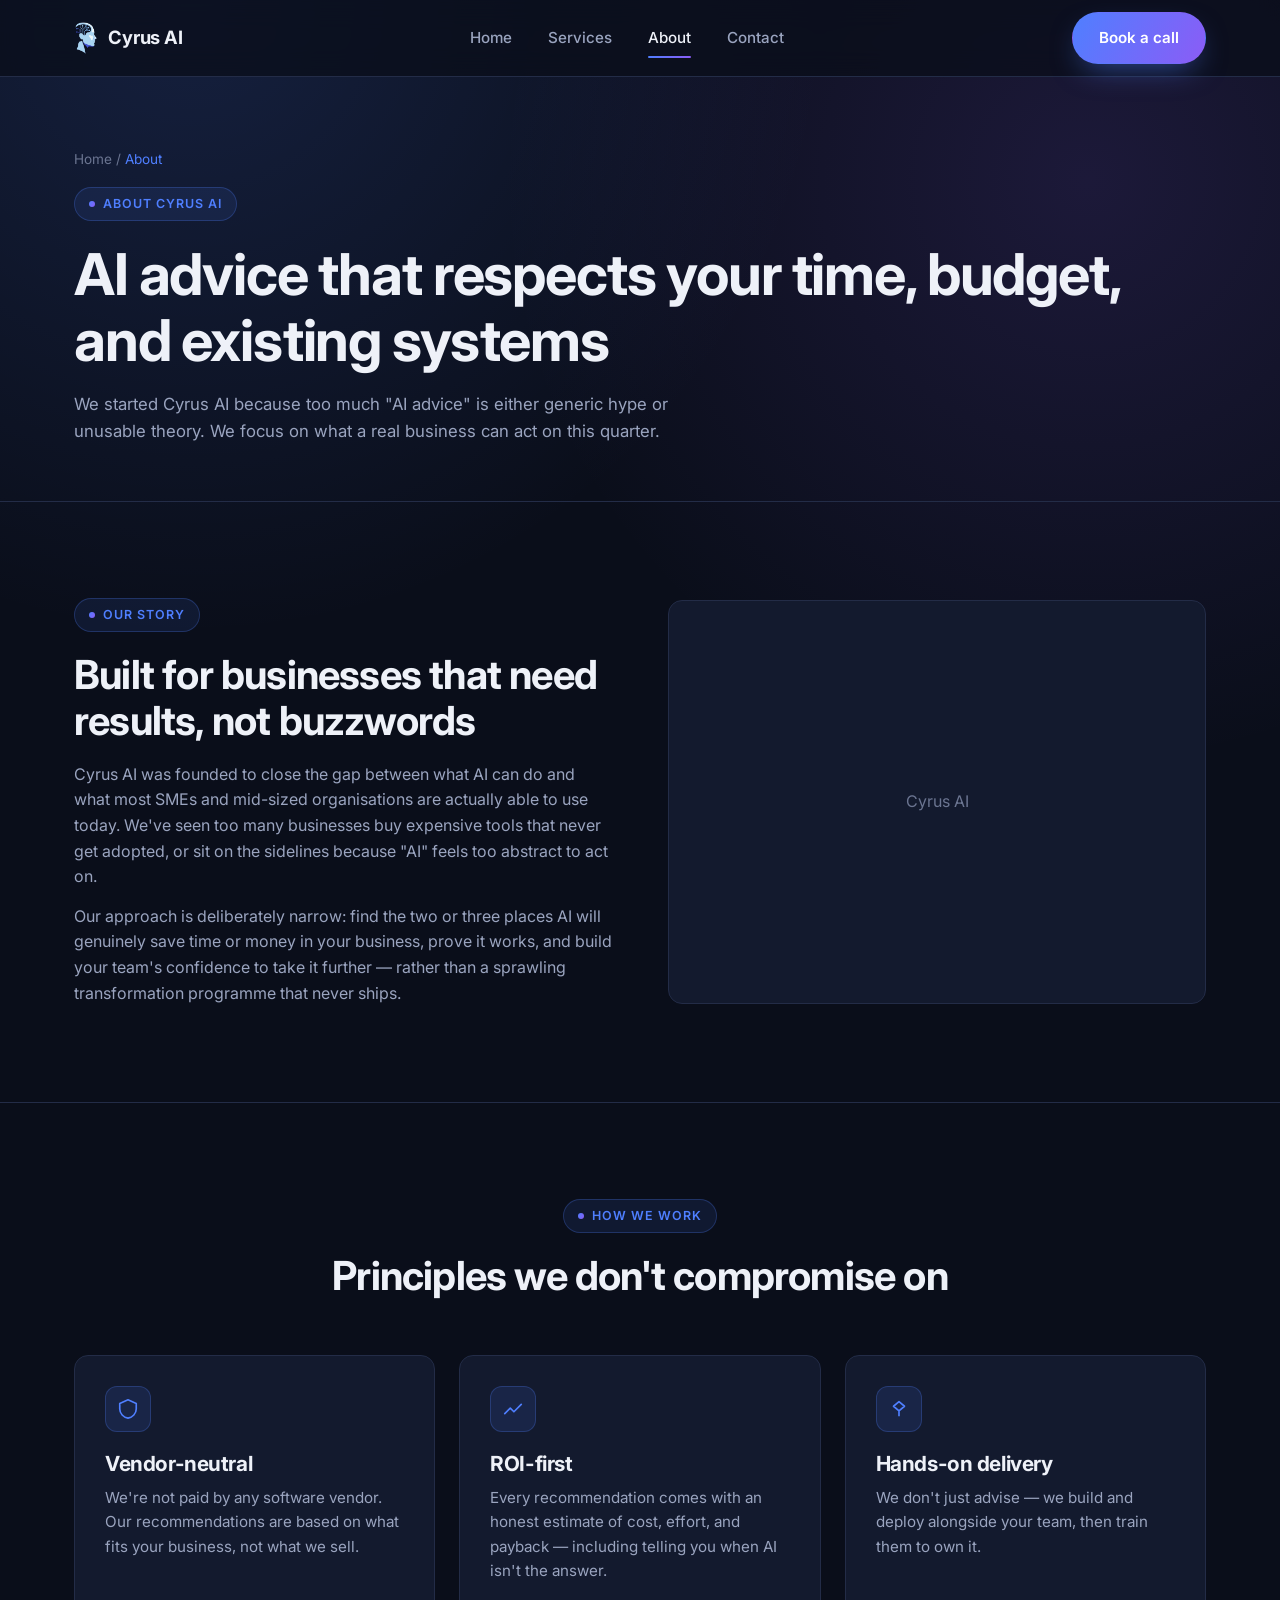
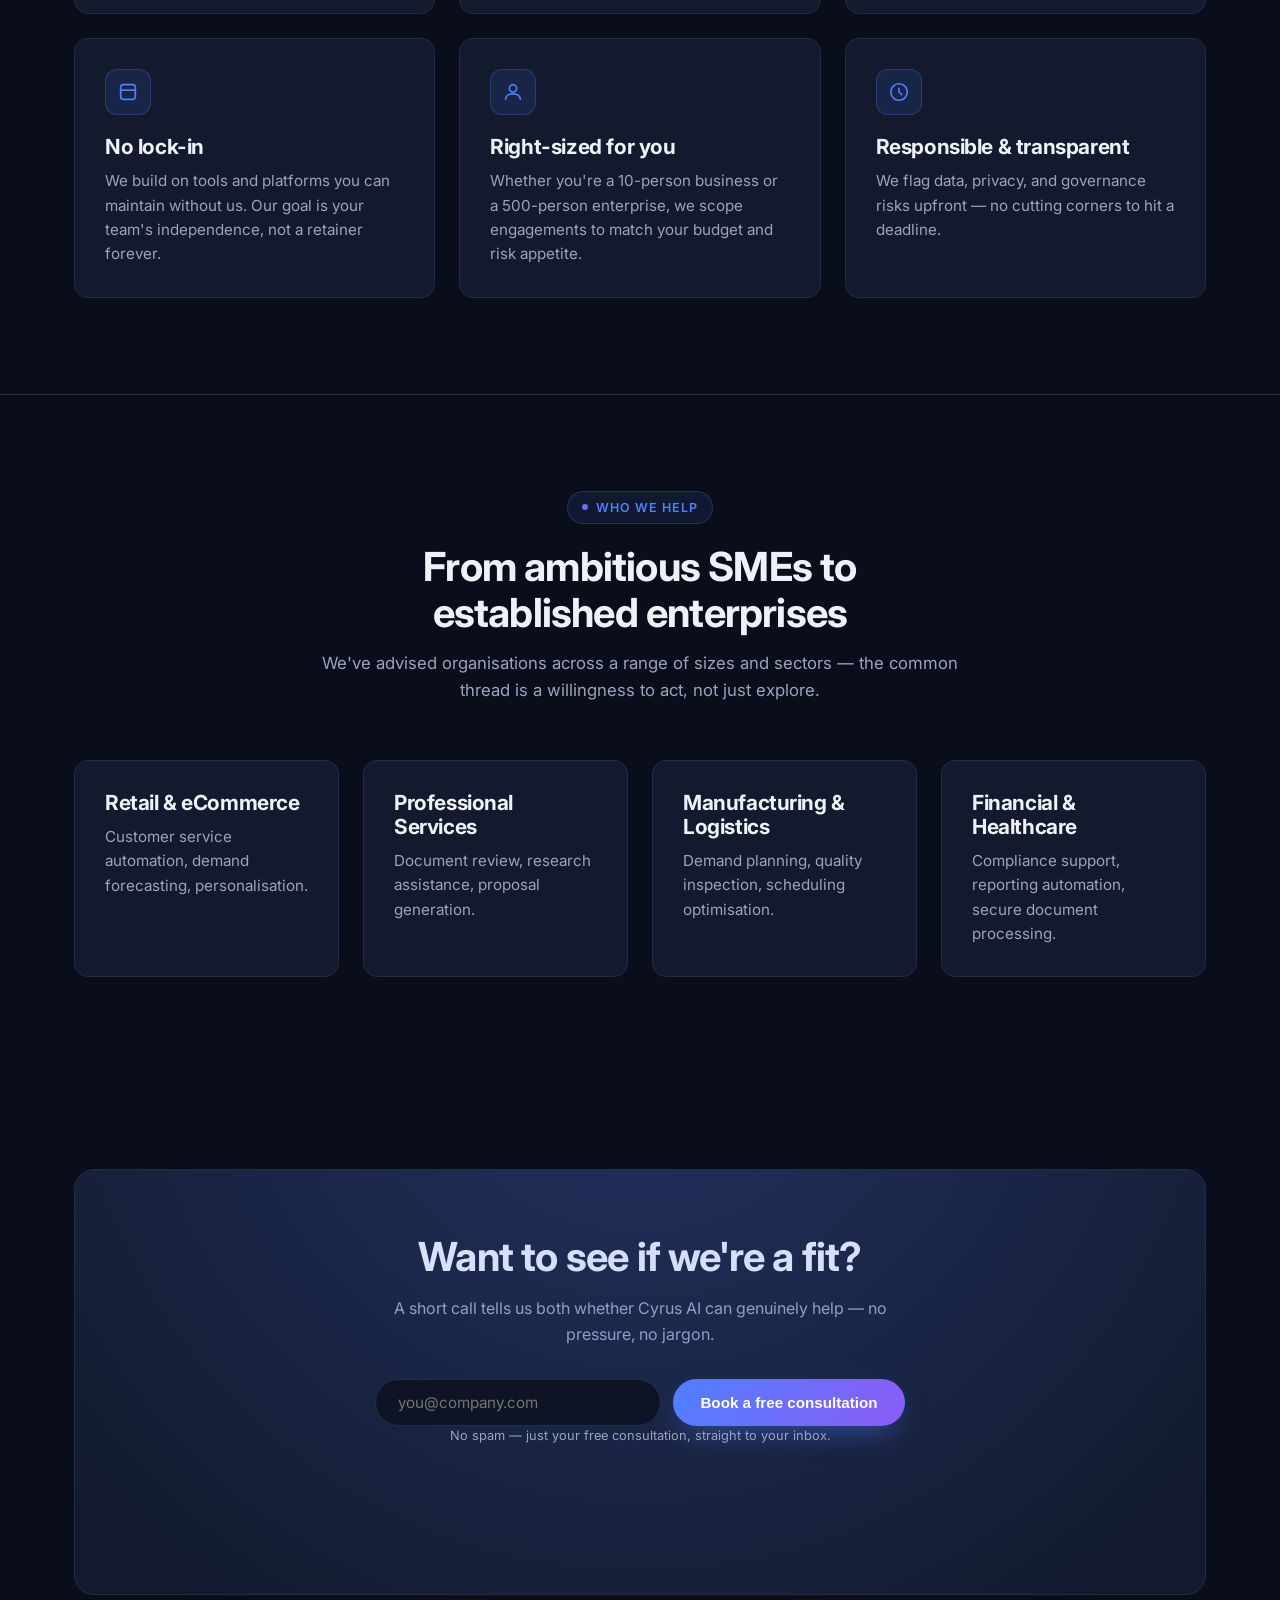
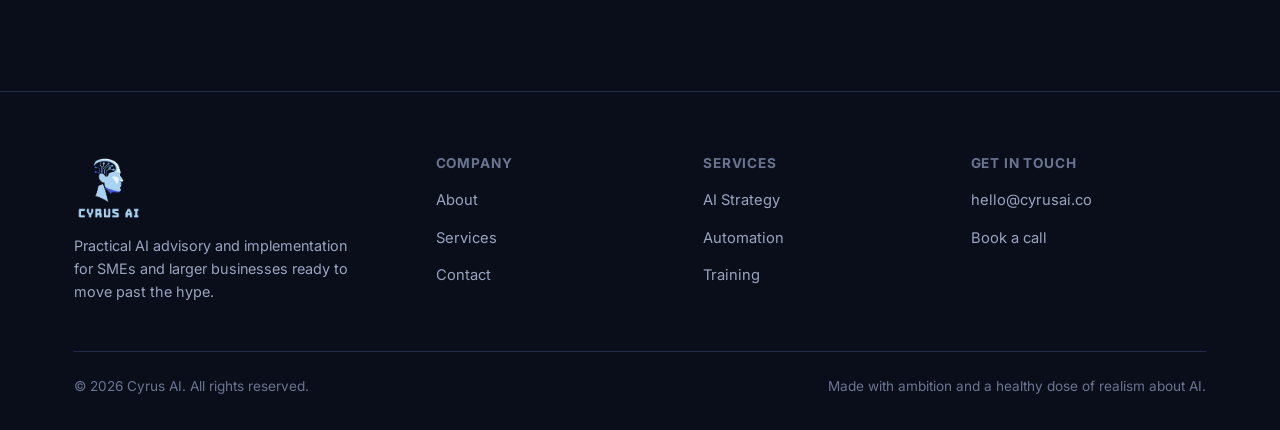
==== commit 9b3458f7: "Turn free-consultation CTAs into email-capture forms Replace the plain "book a free consultation" bu" ====
--- a/about.html
+++ b/about.html
@@ -148,7 +148,17 @@
         <h2>Want to see if we're a fit?</h2>
         <p>A short call tells us both whether Cyrus AI can genuinely help — no pressure, no jargon.</p>
         <div class="cta-actions">
-          <a href="contact.html" class="btn btn-primary">Book a free consultation</a>
+          <form class="quick-capture" data-consult-form action="https://formspree.io/f/REPLACE_WITH_YOUR_FORM_ID" method="POST">
+            <input type="hidden" name="_subject" value="New free consultation request — Cyrus AI website" />
+            <input type="hidden" name="source" value="About page CTA" />
+            <div class="quick-capture-row">
+              <label for="quick-email-about" class="sr-only">Email address</label>
+              <input type="email" id="quick-email-about" name="email" placeholder="you@company.com" required />
+              <button type="submit" class="btn btn-primary">Book a free consultation</button>
+            </div>
+            <p class="quick-capture-note">No spam — just your free consultation, straight to your inbox.</p>
+            <p class="quick-capture-status" aria-live="polite"></p>
+          </form>
         </div>
       </div>
     </div>
--- a/css/style.css
+++ b/css/style.css
@@ -595,6 +595,58 @@
   }
 }
 
+/* ---------- quick email capture ---------- */
+.quick-capture {
+  max-width: 560px;
+}
+
+.cta-actions .quick-capture {
+  margin: 0 auto;
+}
+
+.quick-capture-row {
+  display: flex;
+  gap: 12px;
+  flex-wrap: wrap;
+}
+
+.quick-capture-row input {
+  flex: 1 1 170px;
+  background: var(--bg-alt);
+  border: 1px solid var(--border);
+  border-radius: 999px;
+  padding: 13px 22px;
+  color: var(--text);
+  font-family: inherit;
+  font-size: 0.95rem;
+  min-width: 0;
+}
+
+.quick-capture-row input:focus {
+  outline: none;
+  border-color: var(--accent-1);
+  box-shadow: 0 0 0 3px rgba(79, 127, 255, 0.18);
+}
+
+.quick-capture-row .btn {
+  flex-shrink: 0;
+}
+
+.quick-capture-note {
+  color: var(--text-dim);
+  font-size: 0.8rem;
+  margin-top: 12px;
+}
+
+.quick-capture-status {
+  margin-top: 10px;
+  font-size: 0.9rem;
+  min-height: 1.3em;
+}
+
+.quick-capture-status.success { color: var(--success); }
+.quick-capture-status.error { color: #f87171; }
+
 /* ---------- CTA banner ---------- */
 .cta-banner {
   background: var(--surface);
@@ -897,6 +949,18 @@
 .mt-0 { margin-top: 0 !important; }
 .text-center { text-align: center; }
 
+.sr-only {
+  position: absolute;
+  width: 1px;
+  height: 1px;
+  padding: 0;
+  margin: -1px;
+  overflow: hidden;
+  clip: rect(0, 0, 0, 0);
+  white-space: nowrap;
+  border: 0;
+}
+
 [data-reveal] {
   opacity: 0;
   transform: translateY(16px);
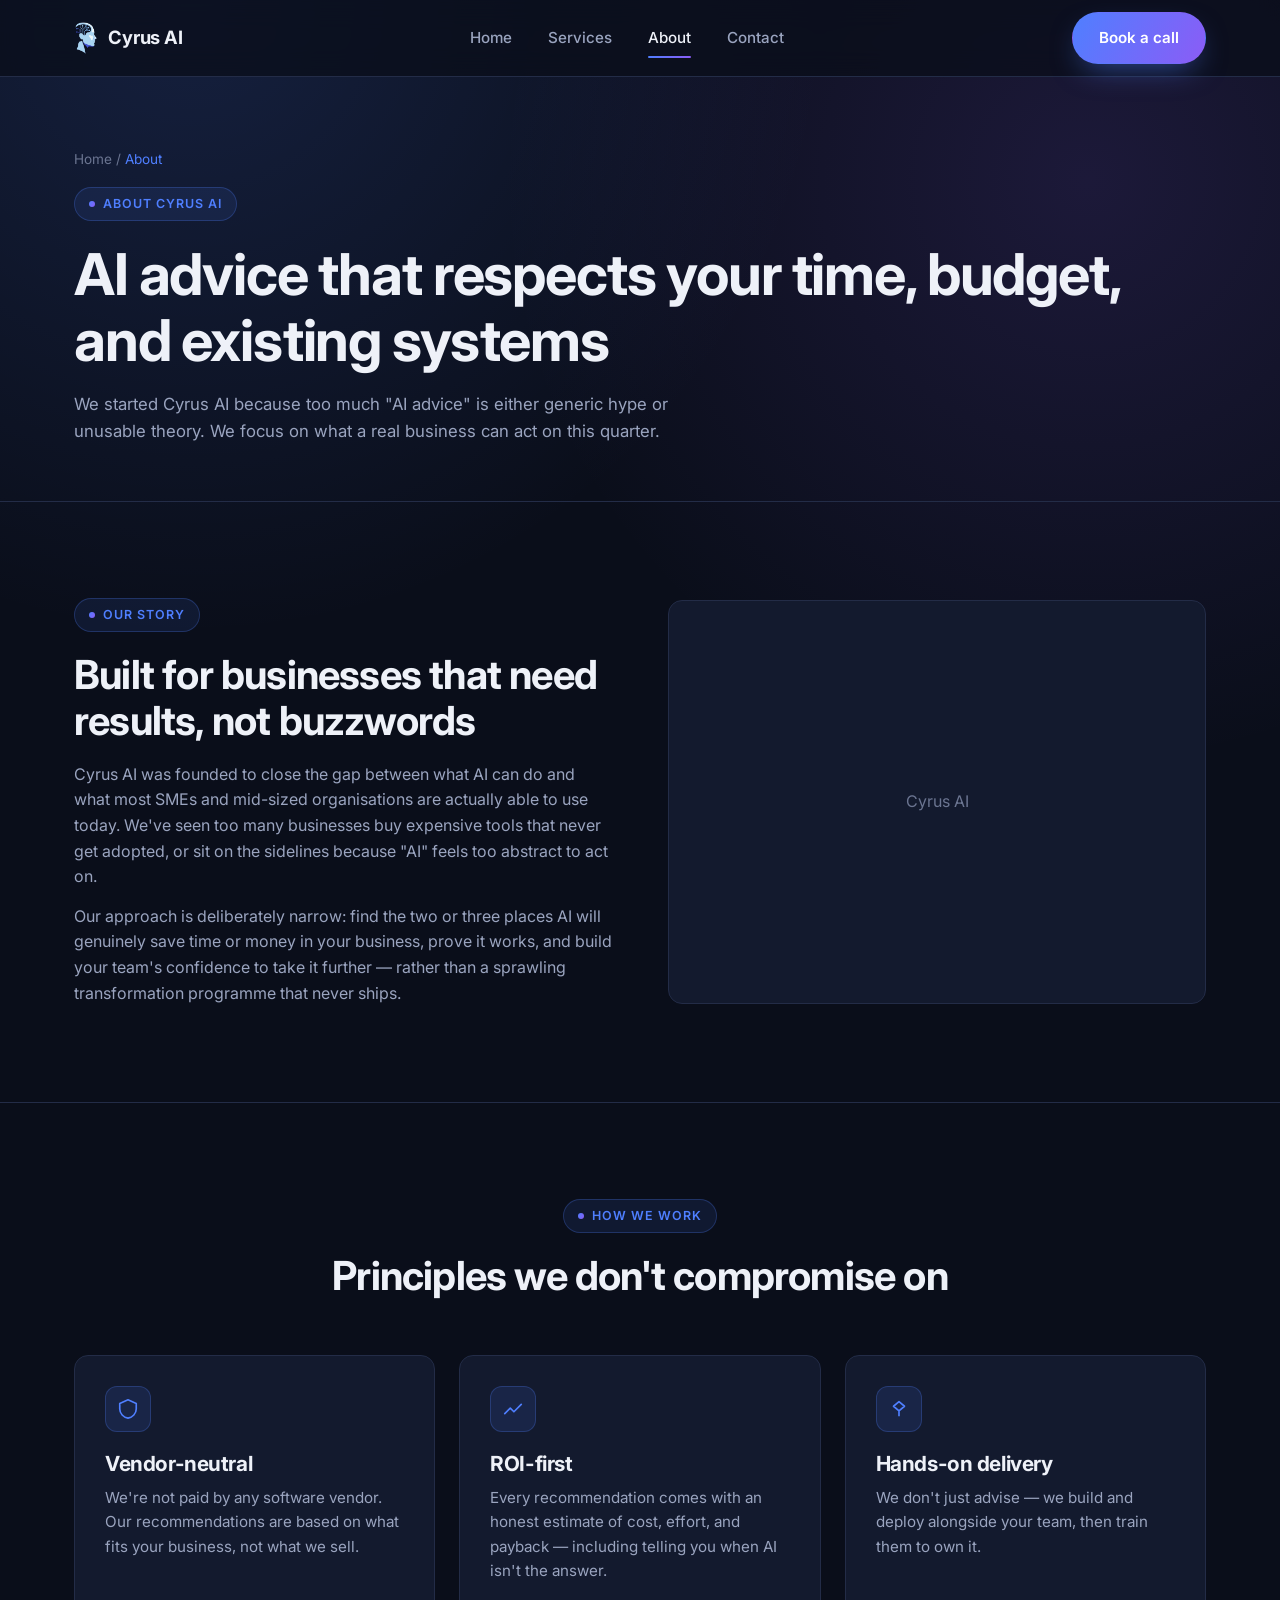
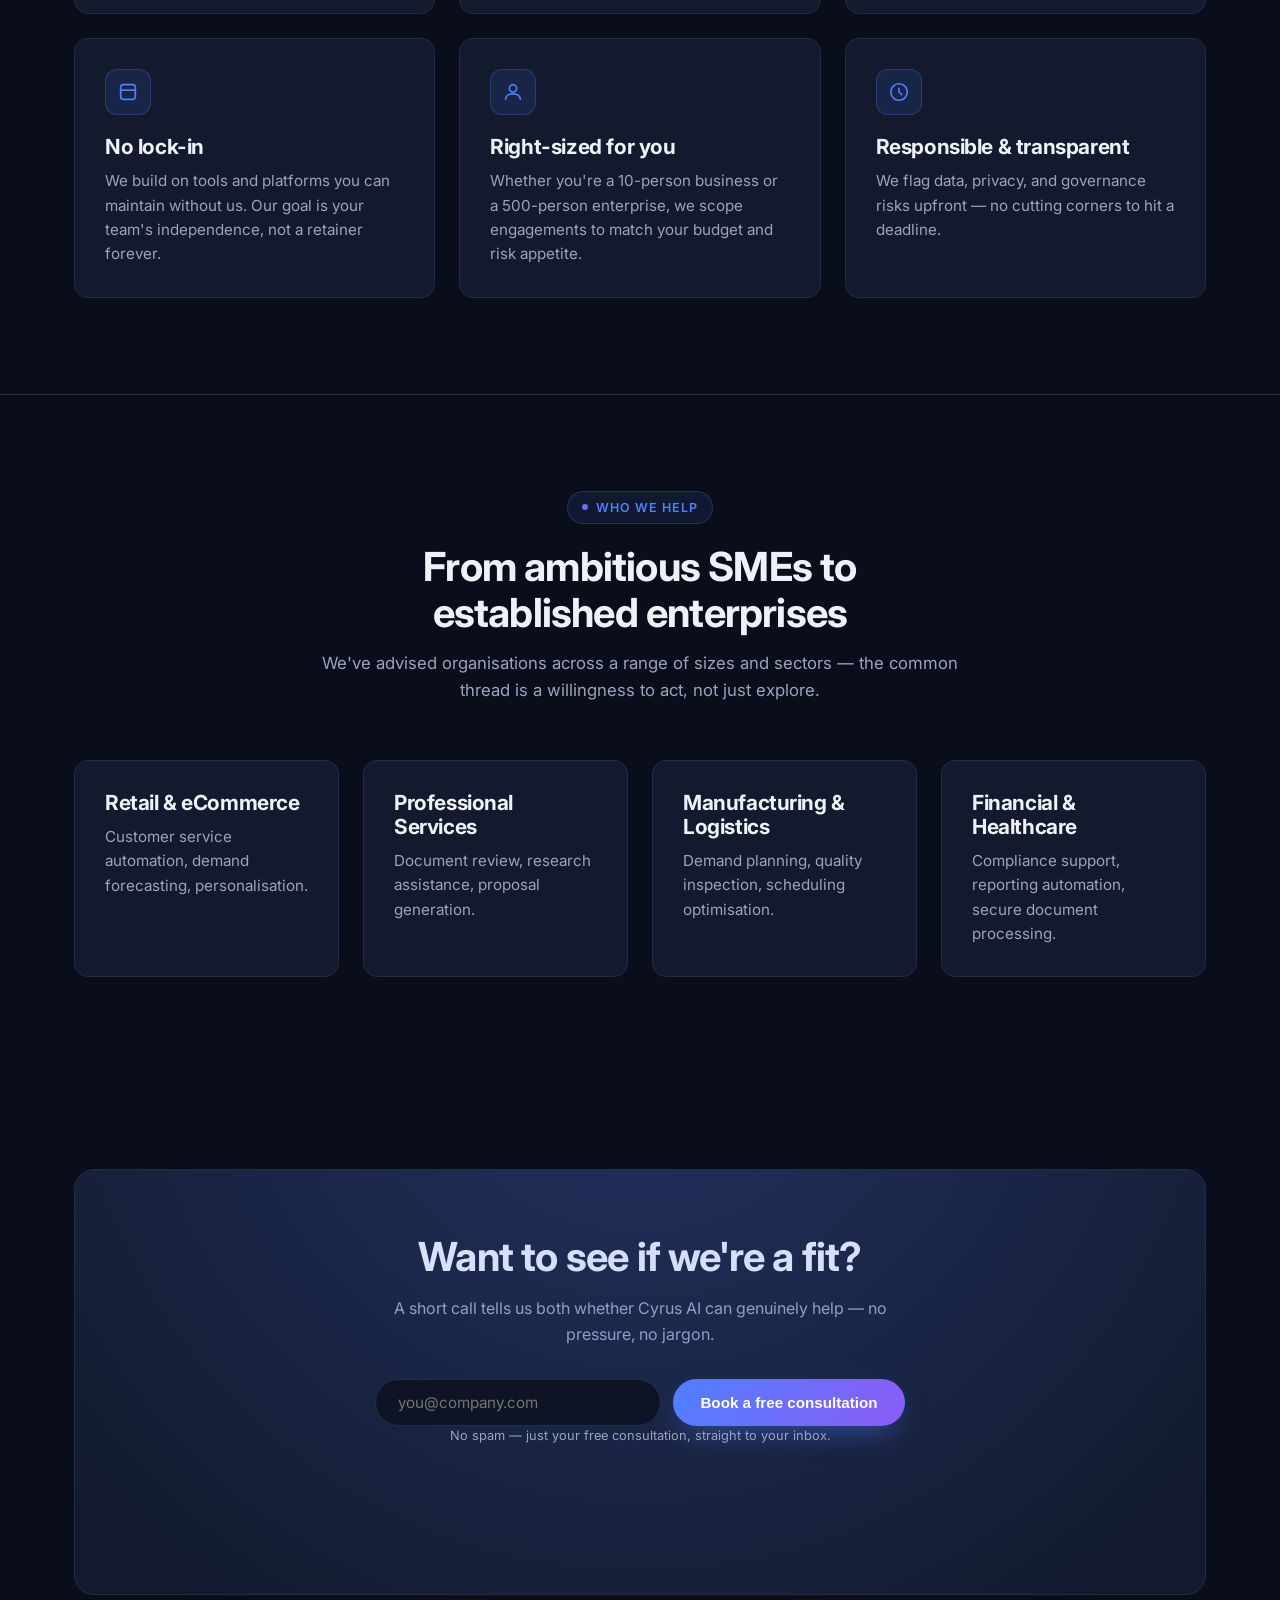
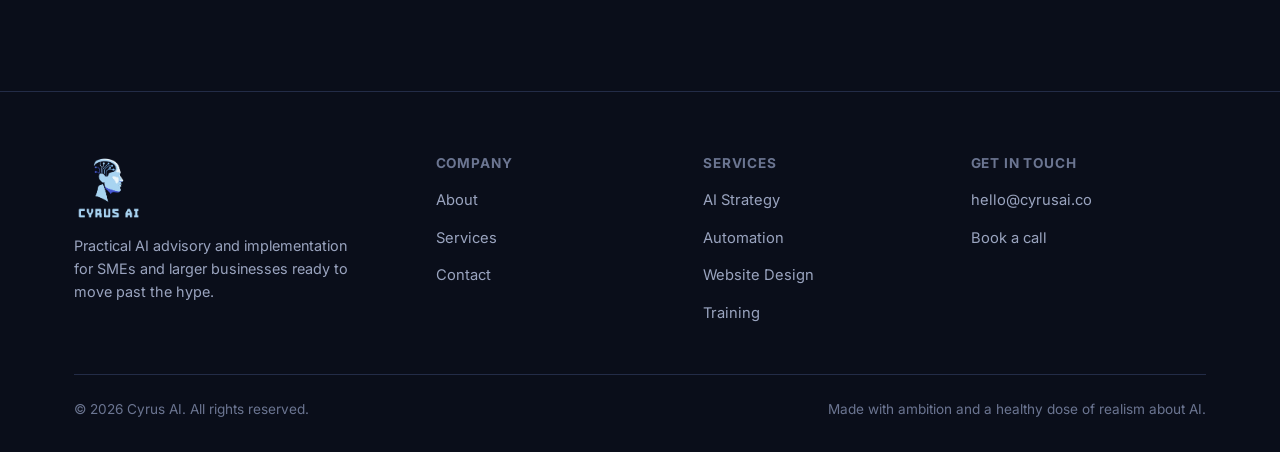
==== commit 363a4255: "Add website design & development to the service range Add a new "Website Design & Development" card " ====
--- a/about.html
+++ b/about.html
@@ -188,6 +188,7 @@
         <ul>
           <li><a href="services.html">AI Strategy</a></li>
           <li><a href="services.html">Automation</a></li>
+          <li><a href="services.html">Website Design</a></li>
           <li><a href="services.html">Training</a></li>
         </ul>
       </div>
--- a/css/style.css
+++ b/css/style.css
@@ -386,16 +386,51 @@
   letter-spacing: 0.03em;
 }
 
+/* ---------- brand hero ---------- */
+.brand-hero {
+  padding: 72px 0 56px;
+  text-align: center;
+}
+
+.brand-hero-icon {
+  height: 88px;
+  width: auto;
+  margin: 0 auto 24px;
+}
+
+.brand-hero-name {
+  font-size: clamp(2rem, 5vw, 3rem);
+  margin-bottom: 10px;
+}
+
+.brand-hero-slogan {
+  display: inline-block;
+  font-size: 0.9rem;
+  font-weight: 700;
+  letter-spacing: 0.1em;
+  text-transform: uppercase;
+  background: var(--accent-gradient);
+  -webkit-background-clip: text;
+  background-clip: text;
+  color: transparent;
+  margin-bottom: 18px;
+}
+
+.brand-hero-sub {
+  color: var(--text-muted);
+  font-size: 1.05rem;
+  max-width: 560px;
+  margin: 0 auto;
+}
+
 /* ---------- phase slide deck ---------- */
-.slide-app {
-  --slide-nav-h: 76px;
-}
-
 .slide-stage {
   position: relative;
-  height: calc(100vh - var(--slide-nav-h));
-  min-height: 560px;
+  height: min(600px, 65vh);
+  min-height: 440px;
   overflow: hidden;
+  border-top: 1px solid var(--border);
+  border-bottom: 1px solid var(--border);
 }
 
 .slide {
@@ -573,10 +608,18 @@
 }
 
 @media (max-width: 640px) {
+  .brand-hero {
+    padding: 48px 0 36px;
+  }
+
+  .brand-hero-icon {
+    height: 68px;
+  }
+
   .slide-stage {
     height: auto;
     min-height: 0;
-    padding: 40px 0 100px;
+    padding: 40px 0 60px;
   }
 
   .slide {
